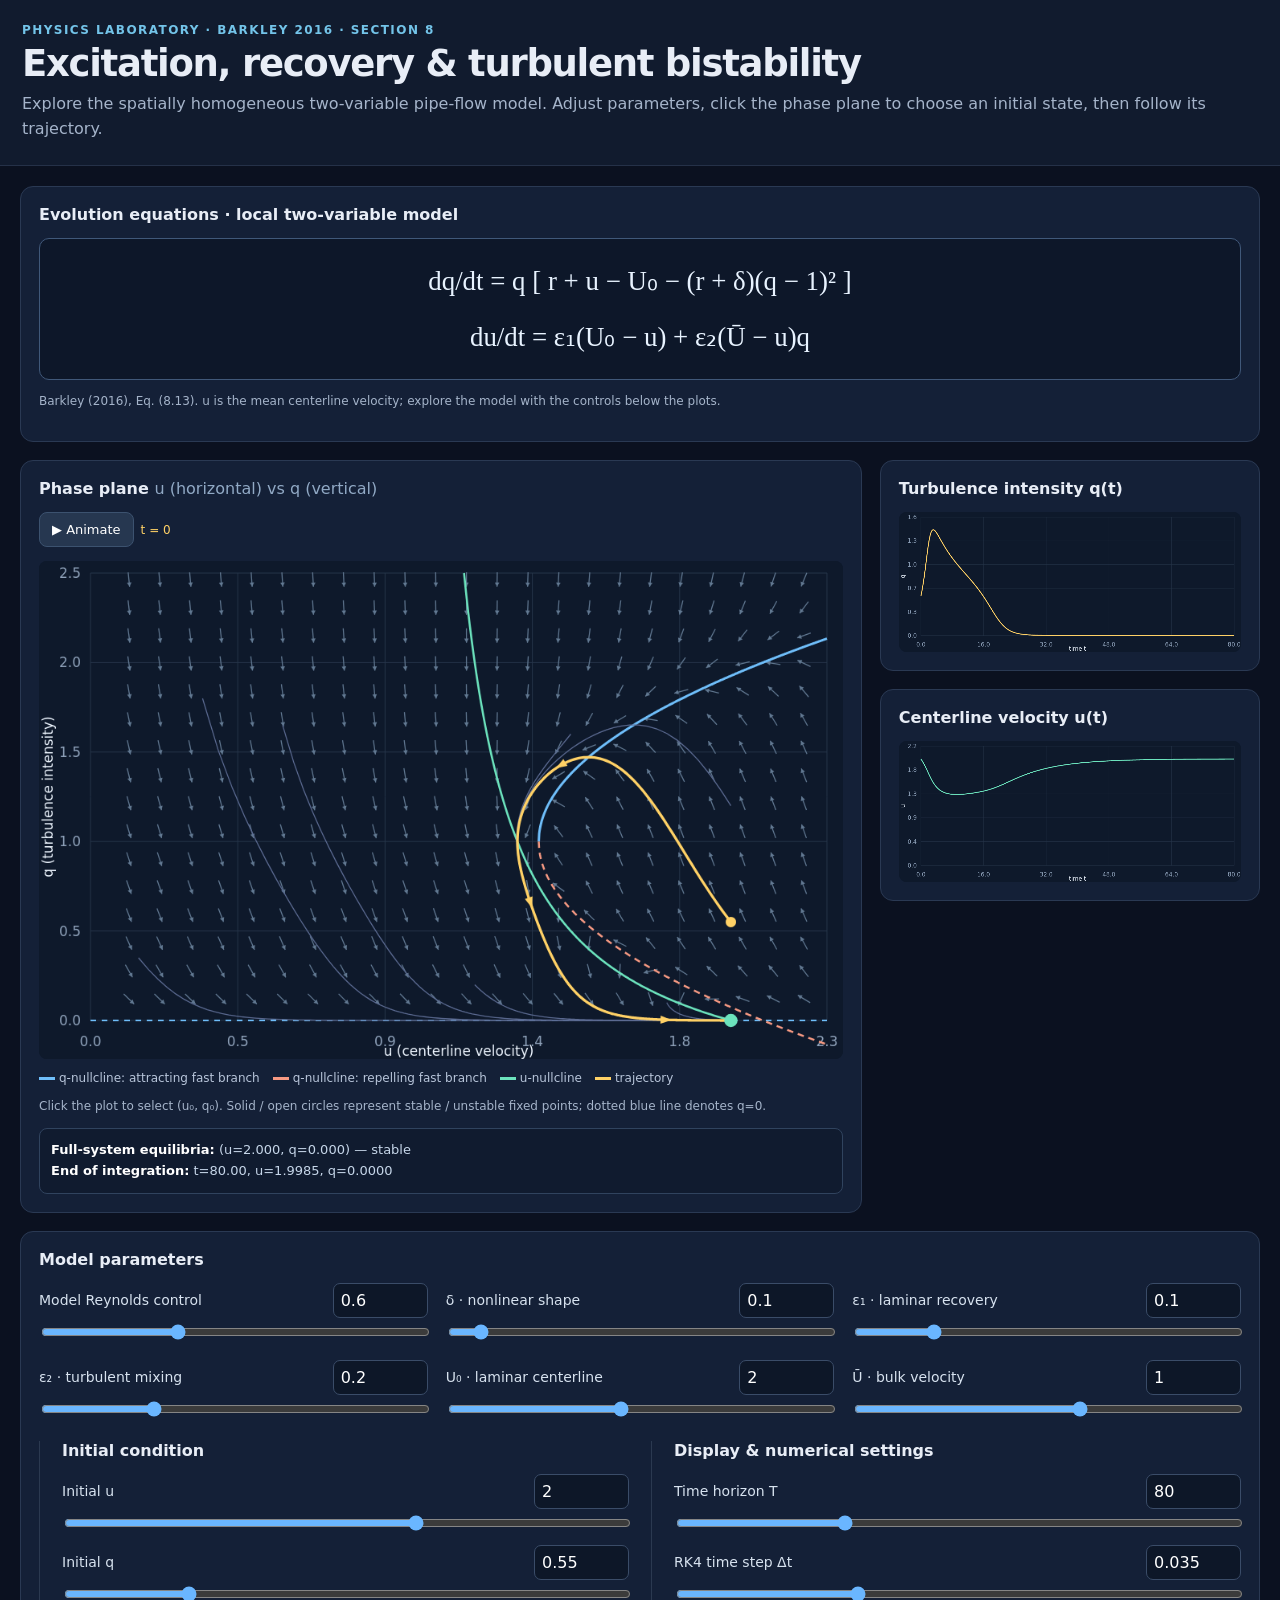
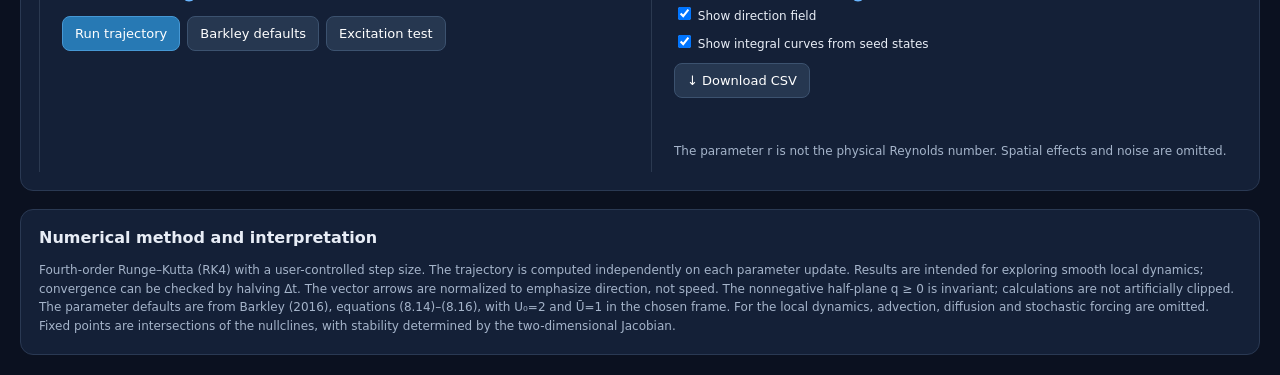
==== web/barkley/index.html @ 8f681072 "Reorder layout: parameters below visuals, additional controls next, numerical notes last" ====
<!doctype html>
<html lang="en"><head><meta charset="utf-8"><meta name="viewport" content="width=device-width, initial-scale=1">
<title>Barkley · Local phase plane laboratory</title>
<style>
:root{font-family:Inter,ui-sans-serif,system-ui,-apple-system,Segoe UI,sans-serif;color:#e8edf6;background:#0b1120}
*{box-sizing:border-box}body{margin:0}header{padding:23px max(22px,calc((100vw - 1450px)/2));border-bottom:1px solid #253148;background:#111b2e}
h1{margin:5px 0 7px;font-size:clamp(25px,3vw,37px);letter-spacing:-.035em}h2{font-size:16px;margin:0 0 14px}p{color:#a5b4ca;line-height:1.55}header p{margin:0}
.eyebrow{font-size:12px;color:#73c4e9;font-weight:750;letter-spacing:.12em;text-transform:uppercase}
main{max-width:1700px;margin:auto;padding:20px;display:flex;flex-direction:column;gap:18px}
.panel{background:#142037;border:1px solid #2a3953;border-radius:13px;padding:18px;min-width:0}
.controls{align-self:stretch}.controls .control-columns{display:grid;grid-template-columns:repeat(2,minmax(0,1fr));gap:22px}.controls .control-section:first-child{grid-column:1/-1}.controls #parameters{grid-template-columns:repeat(3,minmax(0,1fr));gap:18px}.controls .control-section{min-width:0}.controls .control-section+ .control-section{border-left:1px solid #2b3950;padding-left:22px}.params{display:grid;gap:12px}.parameter{display:grid;grid-template-columns:1fr 95px;gap:4px 12px;align-items:center}
.parameter label{font-size:14px;color:#d7e2ef}.parameter input[type=number]{width:100%;background:#0d1728;border:1px solid #3a4c68;border-radius:7px;padding:7px;color:white;font:inherit}
.parameter input[type=range]{grid-column:1/-1;width:100%;accent-color:#6ab6ff}
hr{border:0;border-top:1px solid #2b3950;margin:18px 0}
button{background:#2779b4;border:1px solid #4698d4;color:white;border-radius:8px;padding:9px 12px;font:inherit;font-size:13px;cursor:pointer}
button.secondary{background:#263750;border-color:#3c526f}button:hover{filter:brightness(1.15)}
.buttons{display:flex;flex-wrap:wrap;gap:7px}.plotcol{display:grid;gap:18px;align-content:start}.visual-row{display:grid;grid-template-columns:minmax(0,1.55fr) minmax(0,0.7fr);gap:18px;align-items:start;min-width:0}.visual-row>.panel,.visual-row>.timegrids{min-width:0}.visual-row .timegrids{gap:18px}
.plotbox{position:relative}.plotbox canvas{display:block;width:100%;height:auto;cursor:crosshair;touch-action:manipulation;background:#0e192b;border-radius:8px}
.leg{display:flex;gap:13px;flex-wrap:wrap;color:#b8c5da;font-size:12px;margin:12px 0 0}.swatch{display:inline-block;width:16px;height:3px;vertical-align:middle;margin-right:4px}
.timegrids{display:grid;grid-template-columns:minmax(0,1fr);gap:14px}.timegrids canvas{display:block;width:100%;height:auto;background:#0e192b;border-radius:8px}.model-equations{font-family:Cambria,Georgia,serif;font-size:clamp(18px,2.1vw,27px);line-height:2.1;color:#e8f3ff;background:#0d1729;border:1px solid #405879;border-radius:10px;padding:14px 24px;margin:8px 0;text-align:center}.model-equations .eq{display:block}.small{font-size:12px}.info{background:#101b2f;border:1px solid #30435e;border-radius:8px;padding:11px;color:#c6d6e9;font-size:13px;line-height:1.6}
.info strong{color:white}.message{color:#f4cd8e;font-size:12px;min-height:20px}
code{color:#95dbff}.equation{font-family:Cambria,Georgia,serif;font-size:14px;white-space:normal;color:#d8eaff;line-height:1.8}
@media(max-width:1050px){.visual-row{grid-template-columns:1fr}.controls #parameters{grid-template-columns:repeat(2,minmax(0,1fr))}.controls .control-columns{grid-template-columns:1fr 1fr}.controls .control-section+ .control-section{border-left:0;padding-left:0}}@media(max-width:680px){.controls #parameters{grid-template-columns:1fr}.controls .control-columns{grid-template-columns:1fr}.panel{padding:12px}main{padding:10px}.model-equations{padding:10px;font-size:18px;overflow-wrap:anywhere}}
</style></head><body>
<header><div class="eyebrow">Physics laboratory · Barkley 2016 · Section 8</div><h1>Excitation, recovery &amp; turbulent bistability</h1><p>Explore the spatially homogeneous two-variable pipe-flow model. Adjust parameters, click the phase plane to choose an initial state, then follow its trajectory.</p></header>
<main><section class="plotcol"><div class="panel"><h2>Evolution equations · local two-variable model</h2><div class="model-equations"><span class="eq">dq/dt = q [ r + u − U₀ − (r + δ)(q − 1)² ]</span><span class="eq">du/dt = ε₁(U₀ − u) + ε₂(Ū − u)q</span></div><p class="small">Barkley (2016), Eq. (8.13). u is the mean centerline velocity; explore the model with the controls below the plots.</p></div><div class="visual-row"><div class="panel"><h2>Phase plane <span style="color:#91a9c5;font-weight:400">u (horizontal) vs q (vertical)</span></h2><div class="buttons" style="margin:10px 0 14px"><button id="play" class="secondary">▶ Animate</button><span id="clock" aria-live="off" class="small" style="align-self:center;color:#ffd166">t = 0</span></div>
<div class="plotbox"><canvas id="phase" width="1000" height="620" aria-label="Phase plane of the Barkley ODE"></canvas></div><div class="leg"><span><i class="swatch" style="background:#6fbefa"></i>q-nullcline: attracting fast branch</span><span><i class="swatch" style="background:#f79a83"></i>q-nullcline: repelling fast branch</span><span><i class="swatch" style="background:#6ce3bd"></i>u-nullcline</span><span><i class="swatch" style="background:#ffd166"></i>trajectory</span></div><p class="small">Click the plot to select (u₀, q₀). Solid / open circles represent stable / unstable fixed points; dotted blue line denotes q=0.</p><div class="info" id="status"></div></div><div class="timegrids"><div class="panel"><h2>Turbulence intensity q(t)</h2><canvas id="qtime" width="1000" height="410"></canvas></div><div class="panel"><h2>Centerline velocity u(t)</h2><canvas id="utime" width="1000" height="410"></canvas></div></div></div></section><aside class="panel controls"><div class="control-columns"><div class="control-section"><h2>Model parameters</h2>
<div class="params" id="parameters"></div></div><div class="control-section"><h2>Initial condition</h2><div class="params" id="initials"></div>
<div class="buttons" style="margin-top:12px"><button id="run">Run trajectory</button><button id="reset" class="secondary">Barkley defaults</button><button id="kick" class="secondary">Excitation test</button></div>
</div><div class="control-section"><h2>Display &amp; numerical settings</h2>
<div class="params" id="numerics"></div>
<label class="small"><input type="checkbox" id="field" checked> Show direction field</label>
<label class="small" style="display:block;margin-top:8px"><input type="checkbox" id="stream" checked> Show integral curves from seed states</label>
<div class="buttons" style="margin-top:12px"><button id="export" class="secondary">↓ Download CSV</button></div>
<p class="message" id="message" aria-live="polite"></p>
<p class="small">The parameter r is not the physical Reynolds number. Spatial effects and noise are omitted.</p>
</div></div></aside><div class="panel"><h2>Numerical method and interpretation</h2><p class="small" style="margin:0">Fourth-order Runge–Kutta (RK4) with a user-controlled step size. The trajectory is computed independently on each parameter update. Results are intended for exploring smooth local dynamics; convergence can be checked by halving Δt. The vector arrows are normalized to emphasize direction, not speed. The nonnegative half-plane q ≥ 0 is invariant; calculations are not artificially clipped. The parameter defaults are from Barkley (2016), equations (8.14)–(8.16), with U₀=2 and Ū=1 in the chosen frame. For the local dynamics, advection, diffusion and stochastic forcing are omitted. Fixed points are intersections of the nullclines, with stability determined by the two-dimensional Jacobian.</p></div></main>
<script>
"use strict";
const definitions=[
["r","Model Reynolds control",.6,-.3,2.3,.01],
["delta","δ · nonlinear shape",.1,.02,1.2,.01],
["eps1","ε₁ · laminar recovery",.1,.005,.5,.005],
["eps2","ε₂ · turbulent mixing",.2,.005,.7,.005],
["U0","U₀ · laminar centerline",2,1.2,3,.05],
["Ub","Ū · bulk velocity",1,.3,1.5,.05]
],defaults=Object.fromEntries(definitions.map(x=>[x[0],x[2]]));
const p={...defaults},ic={u:2,q:.55},settings={T:80,dt:.035};
let result=[],fixed=[],playTime=null,frameHandle=null,animationStartedAt=null;
let cachedFrames={},plotBounds={},lastTick=0;
const $=id=>document.getElementById(id);
function addControl(target,key,label,min,max,step,obj){let div=document.createElement("div");div.className="parameter";div.innerHTML='<label for="n_'+key+'">'+label+'</label><input type="number" id="n_'+key+'" min="'+min+'" max="'+max+'" step="'+step+'" value="'+obj[key]+'"><input type="range" id="s_'+key+'" min="'+min+'" max="'+max+'" step="'+step+'" value="'+obj[key]+'">';$(target).appendChild(div);
function change(v){const n=Number(v);if(!Number.isFinite(n))return;obj[key]=n;$("n_"+key).value=n;$("s_"+key).value=Math.min(max,Math.max(min,n));compute()}$("n_"+key).addEventListener("change",e=>change(e.target.value));$("s_"+key).addEventListener("input",e=>change(e.target.value))}
for(const [k,label,val,min,max,step] of definitions)addControl("parameters",k,label,min,max,step,p);
addControl("initials","u","Initial u",0,3.2,.01,ic);addControl("initials","q","Initial q",0,2.6,.01,ic);
addControl("numerics","T","Time horizon T",10,250,1,settings);addControl("numerics","dt","RK4 time step Δt",.005,.1,.005,settings);
function f(q,u){return q*(p.r+u-p.U0-(p.r+p.delta)*(q-1)**2)}
function g(q,u){return p.eps1*(p.U0-u)+p.eps2*(p.Ub-u)*q}
function jac(q,u){return [[p.r+u-p.U0-(p.r+p.delta)*(q-1)**2-2*(p.r+p.delta)*q*(q-1),q],[p.eps2*(p.Ub-u),-p.eps1-p.eps2*q]]}
function eigenType(q,u){let J=jac(q,u),tr=J[0][0]+J[1][1],det=J[0][0]*J[1][1]-J[0][1]*J[1][0];return det<0?"saddle (unstable)":det>0&&tr<0?"stable":det>0&&tr>0?"unstable":"nonhyperbolic"}
function roots(){let roots=[{u:p.U0,q:0}];const h=q=>{let u=(p.eps1*p.U0+p.eps2*p.Ub*q)/(p.eps1+p.eps2*q);return p.r+u-p.U0-(p.r+p.delta)*(q-1)**2};
let lo=0,prev=h(lo);for(let i=1;i<=1400;i++){let hi=i*2.8/1400,v=h(hi);if(prev*v<0){let a=lo,b=hi;for(let k=0;k<55;k++){let m=(a+b)/2;if(h(a)*h(m)<=0)b=m;else a=m}let q=(a+b)/2;roots.push({q,u:(p.eps1*p.U0+p.eps2*p.Ub*q)/(p.eps1+p.eps2*q)})}lo=hi;prev=v}return roots.map(x=>({...x,type:eigenType(x.q,x.u)}))}
function rk4Step(u,q,h){let a=g(q,u),b=f(q,u),c=g(q+h*b/2,u+h*a/2),d=f(q+h*b/2,u+h*a/2),e=g(q+h*d/2,u+h*c/2),z=f(q+h*d/2,u+h*c/2),m=g(q+h*z,u+h*e),n=f(q+h*z,u+h*e);return [u+h*(a+2*c+2*e+m)/6,q+h*(b+2*d+2*z+n)/6]}
function integrate(u,q,T,dt){let n=Math.ceil(T/dt),h=T/n,arr=[{t:0,u,q}];for(let i=1;i<=n;i++){[u,q]=rk4Step(u,q,h);if(!Number.isFinite(u+q)||Math.abs(q)>100)return arr;arr.push({t:i*h,u,q})}return arr}
function setupCanvas(id){let c=$(id),ctx=c.getContext("2d");const W=c.width,H=c.height;ctx.clearRect(0,0,W,H);ctx.fillStyle="#0e192b";ctx.fillRect(0,0,W,H);return {ctx,W,H}}
const col={axis:"#8fa2ba",grid:"#27364b",blue:"#6fbefa",red:"#f79a83",green:"#6ce3bd",gold:"#ffd166",white:"#eef6ff"};
function line(ctx,pts,color,width=2,dashed=[]){if(pts.length<2)return;ctx.save();ctx.strokeStyle=color;ctx.lineWidth=width;ctx.setLineDash(dashed);ctx.beginPath();let opened=false;for(const [x,y] of pts){if(!Number.isFinite(x+y)){opened=false;continue}if(!opened){ctx.moveTo(x,y);opened=true}else ctx.lineTo(x,y)}ctx.stroke();ctx.restore()}
function axes(ctx,W,H,xmin,xmax,ymin,ymax,xlabel,ylabel){let L=64,R=20,T=15,B=48, sx=x=>L+(x-xmin)/(xmax-xmin)*(W-L-R),sy=y=>H-B-(y-ymin)/(ymax-ymin)*(H-T-B);
ctx.save();ctx.font="17px system-ui";ctx.textAlign="center";ctx.strokeStyle=col.grid;ctx.fillStyle=col.axis;for(let i=0;i<=5;i++){let xv=xmin+(xmax-xmin)*i/5,yv=ymin+(ymax-ymin)*i/5;ctx.beginPath();ctx.moveTo(sx(xv),T);ctx.lineTo(sx(xv),H-B);ctx.moveTo(L,sy(yv));ctx.lineTo(W-R,sy(yv));ctx.stroke();ctx.fillText(xv.toFixed(1),sx(xv),H-16);ctx.textAlign="right";ctx.fillText(yv.toFixed(1),L-12,sy(yv)+6);ctx.textAlign="center"}ctx.fillStyle=col.white;ctx.fillText(xlabel,(L+W-R)/2,H-4);ctx.save();ctx.translate(17,(T+H-B)/2);ctx.rotate(-Math.PI/2);ctx.fillText(ylabel,0,0);ctx.restore();ctx.restore();return {sx,sy,L,R,T,B}}
function phase(){const {ctx,W,H}=setupCanvas("phase");let maxu=Math.max(2.3,p.U0+.25),maxq=2.5,ax=axes(ctx,W,H,0,maxu,0,maxq,"u (centerline velocity)","q (turbulence intensity)");const {sx,sy}=ax;
if($("field").checked){for(let u=.12;u<maxu;u+=maxu/24)for(let q=.12;q<maxq;q+=maxq/16){let vx=g(q,u),vy=f(q,u),v=Math.hypot(vx/(maxu),vy/maxq);if(v<1e-9)continue;let x=sx(u),y=sy(q),dx=18*vx/maxu/v,dy=-18*vy/maxq/v;ctx.strokeStyle="#627992";ctx.fillStyle="#627992";ctx.lineWidth=1.3;ctx.beginPath();ctx.moveTo(x-dx*.5,y-dy*.5);ctx.lineTo(x+dx*.5,y+dy*.5);ctx.stroke();let angle=Math.atan2(dy,dx);ctx.beginPath();ctx.moveTo(x+dx*.5,y+dy*.5);ctx.lineTo(x+dx*.5-6*Math.cos(angle-.5),y+dy*.5-6*Math.sin(angle-.5));ctx.lineTo(x+dx*.5-6*Math.cos(angle+.5),y+dy*.5-6*Math.sin(angle+.5));ctx.closePath();ctx.fill()}}
const series=(f,a,b,n=700)=>Array.from({length:n+1},(_,i)=>{let x=a+(b-a)*i/n,y=f(x);return [sx(x),sy(y)]});
line(ctx,[[sx(0),sy(0)],[sx(maxu),sy(0)]],col.blue,2,[7,7]);
let fold=p.U0-p.r;let qp=x=>1+Math.sqrt(Math.max(0,(p.r+x-p.U0)/(p.r+p.delta))),qm=x=>1-Math.sqrt(Math.max(0,(p.r+x-p.U0)/(p.r+p.delta)));
if(p.r+p.delta>0&&fold<maxu){line(ctx,series(qp,Math.max(fold,0),maxu),col.blue,3);line(ctx,series(qm,Math.max(fold,0),maxu),col.red,2.5,[8,6])}
// Parametrize the u-nullcline by q, avoiding the pole at u = Ubar.
line(ctx,Array.from({length:701},(_,i)=>{let q=maxq*i/700;let u=(p.eps1*p.U0+p.eps2*p.Ub*q)/(p.eps1+p.eps2*q);return [sx(u),sy(q)]}),col.green,2.6);
if($("stream").checked){let seeds=[[.15,.35],[.6,1.65],[1.2,.2],[1.5,1.6],[2.0,1.2],[.35,1.8],[1.8,.1]];for(const [u,q] of seeds){let arr=integrate(u,q,settings.T,Math.max(settings.dt,.045));line(ctx,arr.filter((_,i)=>i%3===0).map(a=>[sx(a.u),sy(a.q)]),"#5c6b92",1.3)}}
line(ctx,result.filter((_,i)=>i%2===0).map(a=>[sx(a.u),sy(a.q)]),col.gold,3.3);
for(let t of [.05,.18,.38,.65]){let a=result[Math.floor(t*(result.length-1))],b=result[Math.min(result.length-1,Math.floor(t*(result.length-1))+6)];if(!a||!b||Math.hypot(b.u-a.u,b.q-a.q)<.002)continue;let x=sx(a.u),y=sy(a.q),ang=Math.atan2(sy(b.q)-y,sx(b.u)-x);ctx.save();ctx.translate(x,y);ctx.rotate(ang);ctx.fillStyle=col.gold;ctx.beginPath();ctx.moveTo(9,0);ctx.lineTo(-5,-5);ctx.lineTo(-5,5);ctx.fill();ctx.restore()}
for(let z of fixed){let x=sx(z.u),y=sy(z.q);ctx.beginPath();ctx.arc(x,y,7,0,2*Math.PI);ctx.fillStyle=z.type==="stable"?col.green:"#0e192b";ctx.fill();ctx.lineWidth=2.6;ctx.strokeStyle=col.green;ctx.stroke()}
ctx.beginPath();ctx.arc(sx(ic.u),sy(ic.q),6.5,0,2*Math.PI);ctx.fillStyle=col.gold;ctx.fill();
if(playTime!==null&&result.length){let idx=Math.min(result.length-1,Math.floor(playTime/settings.T*(result.length-1))),a=result[idx];ctx.beginPath();ctx.arc(sx(a.u),sy(a.q),10,0,2*Math.PI);ctx.fillStyle="#fff";ctx.fill();ctx.lineWidth=3;ctx.strokeStyle=col.gold;ctx.stroke()}
$("phase").onclick=e=>{let rect=e.target.getBoundingClientRect(),px=(e.clientX-rect.left)*W/rect.width,py=(e.clientY-rect.top)*H/rect.height;ic.u=Math.max(0,Math.min(maxu,(px-ax.L)/(W-ax.L-ax.R)*maxu));ic.q=Math.max(0,Math.min(maxq,(H-ax.B-py)/(H-ax.T-ax.B)*maxq));$("n_u").value=ic.u.toFixed(2);$("s_u").value=ic.u;$("n_q").value=ic.q.toFixed(2);$("s_q").value=ic.q;compute()}}
function timePlot(id,key,color){let {ctx,W,H}=setupCanvas(id);let values=result.map(a=>a[key]);let ymin=Math.min(0,...values),ymax=Math.max(...values, key==="u"?p.U0:0);if(ymax-ymin<.1)ymax=ymin+.1;let pad=.12*(ymax-ymin);let ax=axes(ctx,W,H,0,settings.T,Math.max(0,ymin-pad),ymax+pad,"time t",key);plotBounds[id]=ax;
line(ctx,result.map(a=>[ax.sx(a.t),ax.sy(a[key])]),color,2.8);
if(playTime!==null&&result.length){let k=Math.min(result.length-1,Math.floor(playTime/settings.T*(result.length-1)));ctx.fillStyle=col.white;ctx.beginPath();ctx.arc(ax.sx(result[k].t),ax.sy(result[k][key]),5,0,2*Math.PI);ctx.fill()}}
function redraw(){
  phase();timePlot("qtime","q",col.gold);timePlot("utime","u",col.green);
  for(const id of ["phase","qtime","utime"]){
    const c=$(id);cachedFrames[id]=c.getContext("2d").getImageData(0,0,c.width,c.height);
  }
}
function drawPlayback(){
  if(playTime===null||!result.length)return;
  for(const id of ["phase","qtime","utime"]){
    if(cachedFrames[id]) $(id).getContext("2d").putImageData(cachedFrames[id],0,0);
  }
  const k=Math.min(result.length-1,Math.floor((playTime/settings.T)*(result.length-1)));
  const a=result[k],ph=$("phase"),ctx=ph.getContext("2d"),W=ph.width,H=ph.height;
  const maxu=Math.max(2.3,p.U0+.25), maxq=2.5;
  const sx=u=>64+u/maxu*(W-84),sy=q=>H-48-q/maxq*(H-63);
  // Bright trace grows from the clicked initial state, accompanied by a moving marker.
  line(ctx,result.slice(0,k+1).filter((_,i)=>i%2===0).map(z=>[sx(z.u),sy(z.q)]),"#fff1a0",5);
  ctx.save();ctx.shadowColor="#fff4a3";ctx.shadowBlur=22;ctx.fillStyle="#ffffff";ctx.strokeStyle="#e8a432";ctx.lineWidth=5;
  ctx.beginPath();ctx.arc(sx(a.u),sy(a.q),12,0,2*Math.PI);ctx.fill();ctx.stroke();ctx.restore();
  for(const [id,key] of [["qtime","q"],["utime","u"]]){
    const c=$(id),cc=c.getContext("2d"),b=plotBounds[id];
    if(!b)continue;
    const x=b.sx(a.t),y=b.sy(a[key]);
    cc.save();cc.strokeStyle="#f5d47a";cc.lineWidth=2.5;cc.setLineDash([7,6]);
    cc.beginPath();cc.moveTo(x,b.T);cc.lineTo(x,c.height-b.B);cc.stroke();cc.setLineDash([]);
    cc.shadowColor="#fff3a3";cc.shadowBlur=12;cc.fillStyle="#ffffff";cc.beginPath();cc.arc(x,y,7,0,2*Math.PI);cc.fill();cc.restore();
  }
  $("clock").textContent="t = "+a.t.toFixed(2)+" / "+settings.T.toFixed(0);
}
function stopPlayback(){
  if(frameHandle!==null)cancelAnimationFrame(frameHandle);
  frameHandle=null;animationStartedAt=null;playTime=null;
  $("play").textContent="▶ Animate";
  $("clock").textContent="t = 0";
}
function compute(){stopPlayback();if(!(p.delta>0&&p.r+p.delta>0&&p.eps1>0&&p.eps2>0&&p.U0>p.Ub&&ic.q>=0&&settings.dt>0&&settings.T>0)){$("message").textContent="Require r+δ>0, δ>0, ε values>0, U₀>Ū, q₀≥0.";return}$("message").textContent="";fixed=roots();result=integrate(ic.u,ic.q,settings.T,settings.dt);let end=result[result.length-1];
$("status").innerHTML="<strong>Full-system equilibria:</strong> "+fixed.map(x=>"(u="+x.u.toFixed(3)+", q="+x.q.toFixed(3)+") — "+x.type).join("<br>")+"<br><strong>End of integration:</strong> t="+end.t.toFixed(2)+", u="+end.u.toFixed(4)+", q="+end.q.toFixed(4)+(result.length<settings.T/settings.dt*.99?"<br>Warning: integration exited bounds. Reduce Δt.":"");playTime=null;redraw()}
$("run").onclick=compute;$("field").onchange=redraw;$("stream").onchange=redraw;
$("reset").onclick=()=>{Object.assign(p,defaults);Object.assign(ic,{u:2,q:.55});Object.assign(settings,{T:80,dt:.035});for(let k of Object.keys({...p,...ic,...settings})){let val=({...p,...ic,...settings})[k];$("n_"+k).value=val;$("s_"+k).value=val}compute()};
$("kick").onclick=()=>{ic.u=p.U0;ic.q=.65;$("n_u").value=ic.u;$("s_u").value=ic.u;$("n_q").value=ic.q;$("s_q").value=ic.q;compute()};
$("play").onclick=()=>{
 if(frameHandle!==null){stopPlayback();redraw();return}
 if(!result.length)return;
 // Animate one complete excursion across 16 seconds. No expensive recomputations per frame.
 animationStartedAt=null;$("play").textContent="■ Stop";
 function tick(now){
   if(animationStartedAt===null)animationStartedAt=now;
   playTime=Math.min(settings.T,(now-animationStartedAt)/16000*settings.T);
   drawPlayback();
   if(playTime>=settings.T){frameHandle=null;$("play").textContent="↻ Replay";return}
   frameHandle=requestAnimationFrame(tick);
 }
 frameHandle=requestAnimationFrame(tick);
};
$("export").onclick=()=>{let csv="t,u,q\n"+result.map(a=>[a.t,a.u,a.q].map(v=>v.toPrecision(12)).join(",")).join("\n");let blob=new Blob([csv],{type:"text/csv"}),url=URL.createObjectURL(blob),a=document.createElement("a");a.href=url;a.download="barkley_local_r"+p.r+".csv";a.click();setTimeout(()=>URL.revokeObjectURL(url),300)};
compute();
</script></body></html>
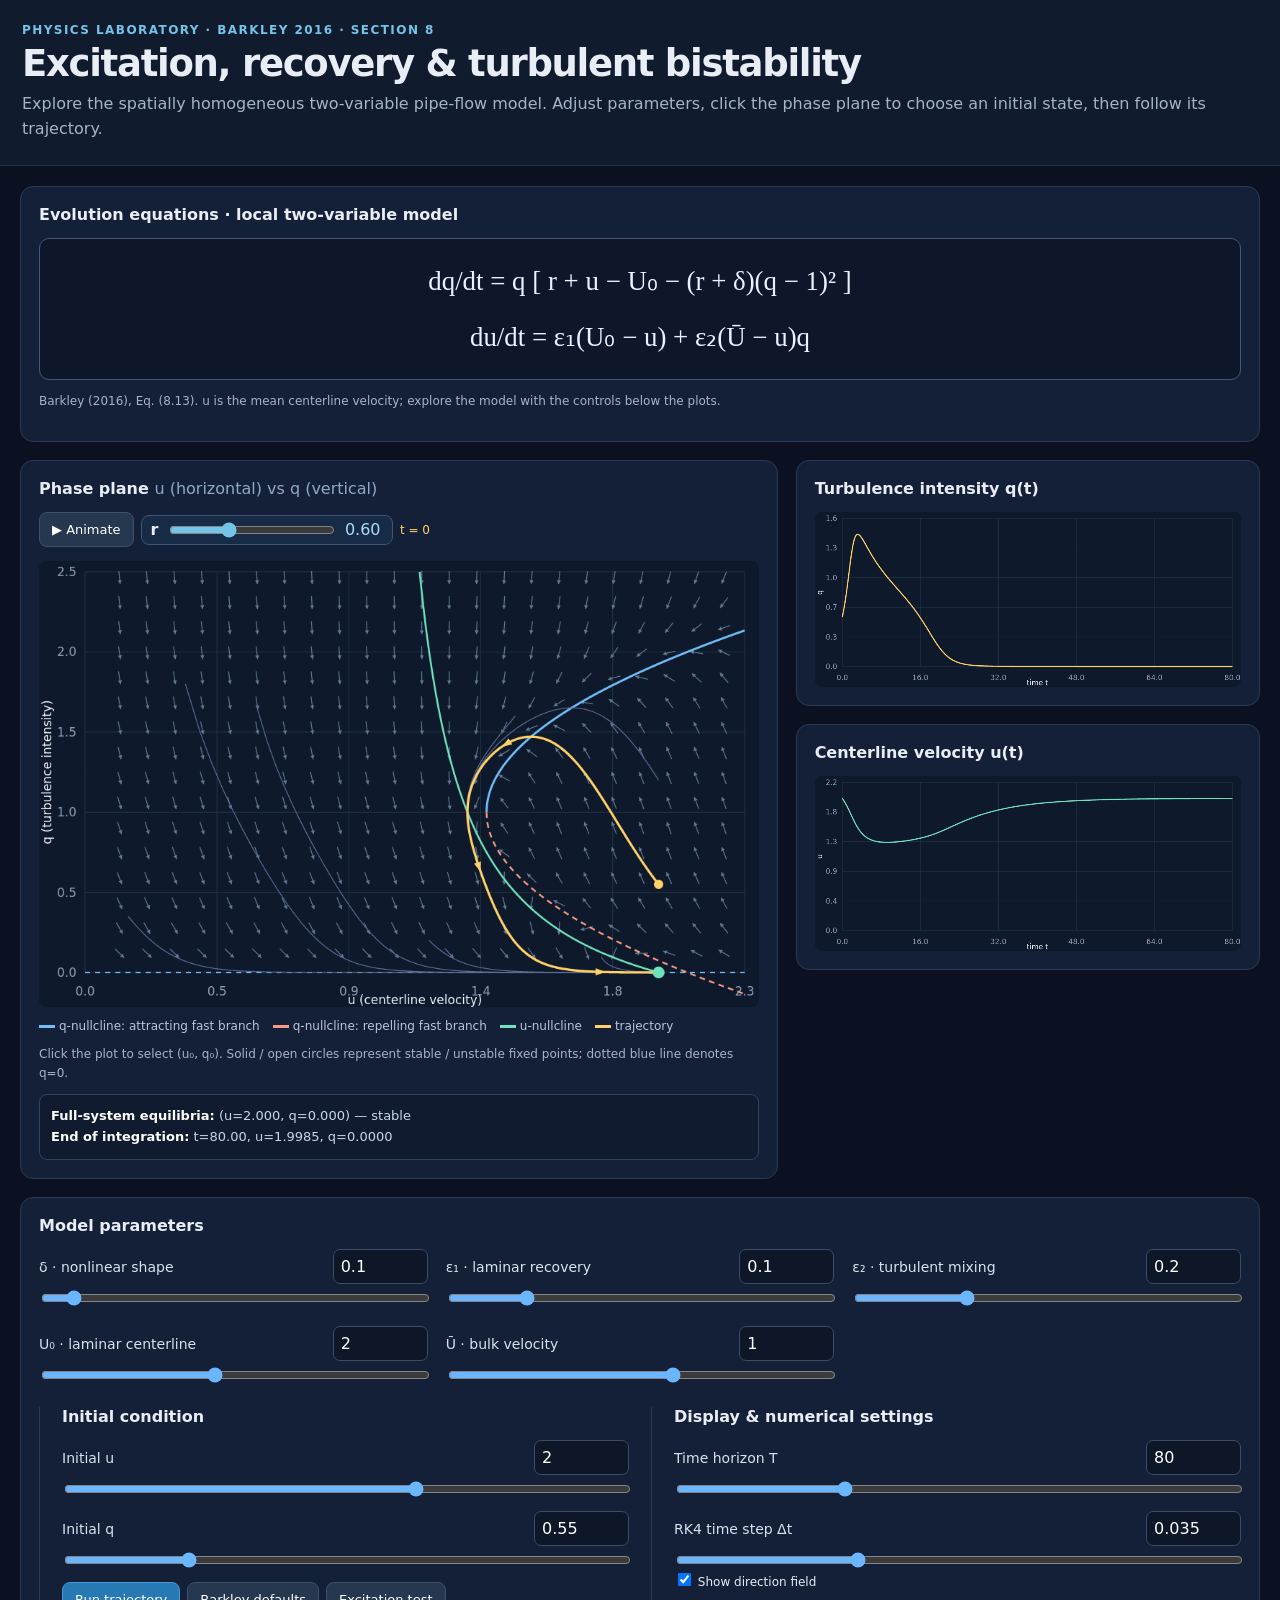
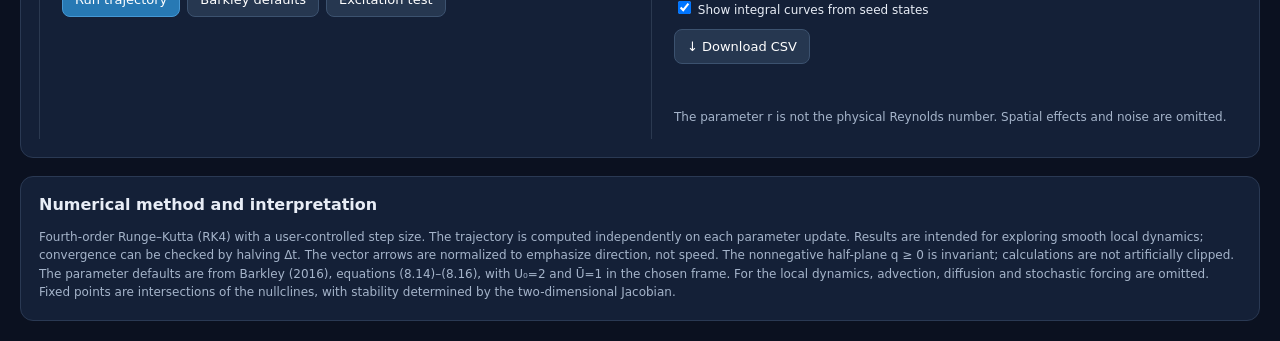
==== commit 2298a8f0: "Move r slider beside animate and rebalance phase/time plots" ====
--- a/web/barkley/index.html
+++ b/web/barkley/index.html
@@ -14,7 +14,7 @@
 hr{border:0;border-top:1px solid #2b3950;margin:18px 0}
 button{background:#2779b4;border:1px solid #4698d4;color:white;border-radius:8px;padding:9px 12px;font:inherit;font-size:13px;cursor:pointer}
 button.secondary{background:#263750;border-color:#3c526f}button:hover{filter:brightness(1.15)}
-.buttons{display:flex;flex-wrap:wrap;gap:7px}.plotcol{display:grid;gap:18px;align-content:start}.visual-row{display:grid;grid-template-columns:minmax(0,1.55fr) minmax(0,0.7fr);gap:18px;align-items:start;min-width:0}.visual-row>.panel,.visual-row>.timegrids{min-width:0}.visual-row .timegrids{gap:18px}
+.buttons{display:flex;flex-wrap:wrap;gap:7px;align-items:center}.r-shortcut{display:flex;gap:8px;align-items:center;background:#172b46;border:1px solid #3d5577;border-radius:8px;padding:4px 9px}.r-shortcut input{width:clamp(110px,13vw,210px);accent-color:#73c4e9}.r-shortcut label{font-weight:750}.r-shortcut output{min-width:38px;color:#a6ddff;font-variant-numeric:tabular-nums}.plotcol{display:grid;gap:18px;align-content:start}.visual-row{display:grid;grid-template-columns:minmax(0,1.395fr) minmax(0,0.855fr);gap:18px;align-items:start;min-width:0}.visual-row>.panel,.visual-row>.timegrids{min-width:0}.visual-row .timegrids{gap:18px}
 .plotbox{position:relative}.plotbox canvas{display:block;width:100%;height:auto;cursor:crosshair;touch-action:manipulation;background:#0e192b;border-radius:8px}
 .leg{display:flex;gap:13px;flex-wrap:wrap;color:#b8c5da;font-size:12px;margin:12px 0 0}.swatch{display:inline-block;width:16px;height:3px;vertical-align:middle;margin-right:4px}
 .timegrids{display:grid;grid-template-columns:minmax(0,1fr);gap:14px}.timegrids canvas{display:block;width:100%;height:auto;background:#0e192b;border-radius:8px}.model-equations{font-family:Cambria,Georgia,serif;font-size:clamp(18px,2.1vw,27px);line-height:2.1;color:#e8f3ff;background:#0d1729;border:1px solid #405879;border-radius:10px;padding:14px 24px;margin:8px 0;text-align:center}.model-equations .eq{display:block}.small{font-size:12px}.info{background:#101b2f;border:1px solid #30435e;border-radius:8px;padding:11px;color:#c6d6e9;font-size:13px;line-height:1.6}
@@ -23,7 +23,7 @@
 @media(max-width:1050px){.visual-row{grid-template-columns:1fr}.controls #parameters{grid-template-columns:repeat(2,minmax(0,1fr))}.controls .control-columns{grid-template-columns:1fr 1fr}.controls .control-section+ .control-section{border-left:0;padding-left:0}}@media(max-width:680px){.controls #parameters{grid-template-columns:1fr}.controls .control-columns{grid-template-columns:1fr}.panel{padding:12px}main{padding:10px}.model-equations{padding:10px;font-size:18px;overflow-wrap:anywhere}}
 </style></head><body>
 <header><div class="eyebrow">Physics laboratory · Barkley 2016 · Section 8</div><h1>Excitation, recovery &amp; turbulent bistability</h1><p>Explore the spatially homogeneous two-variable pipe-flow model. Adjust parameters, click the phase plane to choose an initial state, then follow its trajectory.</p></header>
-<main><section class="plotcol"><div class="panel"><h2>Evolution equations · local two-variable model</h2><div class="model-equations"><span class="eq">dq/dt = q [ r + u − U₀ − (r + δ)(q − 1)² ]</span><span class="eq">du/dt = ε₁(U₀ − u) + ε₂(Ū − u)q</span></div><p class="small">Barkley (2016), Eq. (8.13). u is the mean centerline velocity; explore the model with the controls below the plots.</p></div><div class="visual-row"><div class="panel"><h2>Phase plane <span style="color:#91a9c5;font-weight:400">u (horizontal) vs q (vertical)</span></h2><div class="buttons" style="margin:10px 0 14px"><button id="play" class="secondary">▶ Animate</button><span id="clock" aria-live="off" class="small" style="align-self:center;color:#ffd166">t = 0</span></div>
+<main><section class="plotcol"><div class="panel"><h2>Evolution equations · local two-variable model</h2><div class="model-equations"><span class="eq">dq/dt = q [ r + u − U₀ − (r + δ)(q − 1)² ]</span><span class="eq">du/dt = ε₁(U₀ − u) + ε₂(Ū − u)q</span></div><p class="small">Barkley (2016), Eq. (8.13). u is the mean centerline velocity; explore the model with the controls below the plots.</p></div><div class="visual-row"><div class="panel"><h2>Phase plane <span style="color:#91a9c5;font-weight:400">u (horizontal) vs q (vertical)</span></h2><div class="buttons" style="margin:10px 0 14px"><button id="play" class="secondary">▶ Animate</button><div class="r-shortcut"><label for="s_r">r</label><input type="range" id="s_r" min="-0.3" max="2.3" step="0.01" value="0.6"><output id="r_display">0.60</output></div><span id="clock" aria-live="off" class="small" style="align-self:center;color:#ffd166">t = 0</span></div>
 <div class="plotbox"><canvas id="phase" width="1000" height="620" aria-label="Phase plane of the Barkley ODE"></canvas></div><div class="leg"><span><i class="swatch" style="background:#6fbefa"></i>q-nullcline: attracting fast branch</span><span><i class="swatch" style="background:#f79a83"></i>q-nullcline: repelling fast branch</span><span><i class="swatch" style="background:#6ce3bd"></i>u-nullcline</span><span><i class="swatch" style="background:#ffd166"></i>trajectory</span></div><p class="small">Click the plot to select (u₀, q₀). Solid / open circles represent stable / unstable fixed points; dotted blue line denotes q=0.</p><div class="info" id="status"></div></div><div class="timegrids"><div class="panel"><h2>Turbulence intensity q(t)</h2><canvas id="qtime" width="1000" height="410"></canvas></div><div class="panel"><h2>Centerline velocity u(t)</h2><canvas id="utime" width="1000" height="410"></canvas></div></div></div></section><aside class="panel controls"><div class="control-columns"><div class="control-section"><h2>Model parameters</h2>
 <div class="params" id="parameters"></div></div><div class="control-section"><h2>Initial condition</h2><div class="params" id="initials"></div>
 <div class="buttons" style="margin-top:12px"><button id="run">Run trajectory</button><button id="reset" class="secondary">Barkley defaults</button><button id="kick" class="secondary">Excitation test</button></div>
@@ -38,13 +38,12 @@
 <script>
 "use strict";
 const definitions=[
-["r","Model Reynolds control",.6,-.3,2.3,.01],
 ["delta","δ · nonlinear shape",.1,.02,1.2,.01],
 ["eps1","ε₁ · laminar recovery",.1,.005,.5,.005],
 ["eps2","ε₂ · turbulent mixing",.2,.005,.7,.005],
 ["U0","U₀ · laminar centerline",2,1.2,3,.05],
 ["Ub","Ū · bulk velocity",1,.3,1.5,.05]
-],defaults=Object.fromEntries(definitions.map(x=>[x[0],x[2]]));
+],defaults={r:.6,...Object.fromEntries(definitions.map(x=>[x[0],x[2]]))};
 const p={...defaults},ic={u:2,q:.55},settings={T:80,dt:.035};
 let result=[],fixed=[],playTime=null,frameHandle=null,animationStartedAt=null;
 let cachedFrames={},plotBounds={},lastTick=0;
@@ -52,6 +51,7 @@
 function addControl(target,key,label,min,max,step,obj){let div=document.createElement("div");div.className="parameter";div.innerHTML='<label for="n_'+key+'">'+label+'</label><input type="number" id="n_'+key+'" min="'+min+'" max="'+max+'" step="'+step+'" value="'+obj[key]+'"><input type="range" id="s_'+key+'" min="'+min+'" max="'+max+'" step="'+step+'" value="'+obj[key]+'">';$(target).appendChild(div);
 function change(v){const n=Number(v);if(!Number.isFinite(n))return;obj[key]=n;$("n_"+key).value=n;$("s_"+key).value=Math.min(max,Math.max(min,n));compute()}$("n_"+key).addEventListener("change",e=>change(e.target.value));$("s_"+key).addEventListener("input",e=>change(e.target.value))}
 for(const [k,label,val,min,max,step] of definitions)addControl("parameters",k,label,min,max,step,p);
+$("s_r").addEventListener("input",e=>{p.r=Number(e.target.value);$("r_display").textContent=p.r.toFixed(2);compute()});
 addControl("initials","u","Initial u",0,3.2,.01,ic);addControl("initials","q","Initial q",0,2.6,.01,ic);
 addControl("numerics","T","Time horizon T",10,250,1,settings);addControl("numerics","dt","RK4 time step Δt",.005,.1,.005,settings);
 function f(q,u){return q*(p.r+u-p.U0-(p.r+p.delta)*(q-1)**2)}
@@ -123,7 +123,7 @@
 function compute(){stopPlayback();if(!(p.delta>0&&p.r+p.delta>0&&p.eps1>0&&p.eps2>0&&p.U0>p.Ub&&ic.q>=0&&settings.dt>0&&settings.T>0)){$("message").textContent="Require r+δ>0, δ>0, ε values>0, U₀>Ū, q₀≥0.";return}$("message").textContent="";fixed=roots();result=integrate(ic.u,ic.q,settings.T,settings.dt);let end=result[result.length-1];
 $("status").innerHTML="<strong>Full-system equilibria:</strong> "+fixed.map(x=>"(u="+x.u.toFixed(3)+", q="+x.q.toFixed(3)+") — "+x.type).join("<br>")+"<br><strong>End of integration:</strong> t="+end.t.toFixed(2)+", u="+end.u.toFixed(4)+", q="+end.q.toFixed(4)+(result.length<settings.T/settings.dt*.99?"<br>Warning: integration exited bounds. Reduce Δt.":"");playTime=null;redraw()}
 $("run").onclick=compute;$("field").onchange=redraw;$("stream").onchange=redraw;
-$("reset").onclick=()=>{Object.assign(p,defaults);Object.assign(ic,{u:2,q:.55});Object.assign(settings,{T:80,dt:.035});for(let k of Object.keys({...p,...ic,...settings})){let val=({...p,...ic,...settings})[k];$("n_"+k).value=val;$("s_"+k).value=val}compute()};
+$("reset").onclick=()=>{Object.assign(p,defaults);Object.assign(ic,{u:2,q:.55});Object.assign(settings,{T:80,dt:.035});for(let k of Object.keys({...p,...ic,...settings})){let val=({...p,...ic,...settings})[k];if($("n_"+k))$("n_"+k).value=val;$("s_"+k).value=val}$("r_display").textContent=p.r.toFixed(2);compute()};
 $("kick").onclick=()=>{ic.u=p.U0;ic.q=.65;$("n_u").value=ic.u;$("s_u").value=ic.u;$("n_q").value=ic.q;$("s_q").value=ic.q;compute()};
 $("play").onclick=()=>{
  if(frameHandle!==null){stopPlayback();redraw();return}
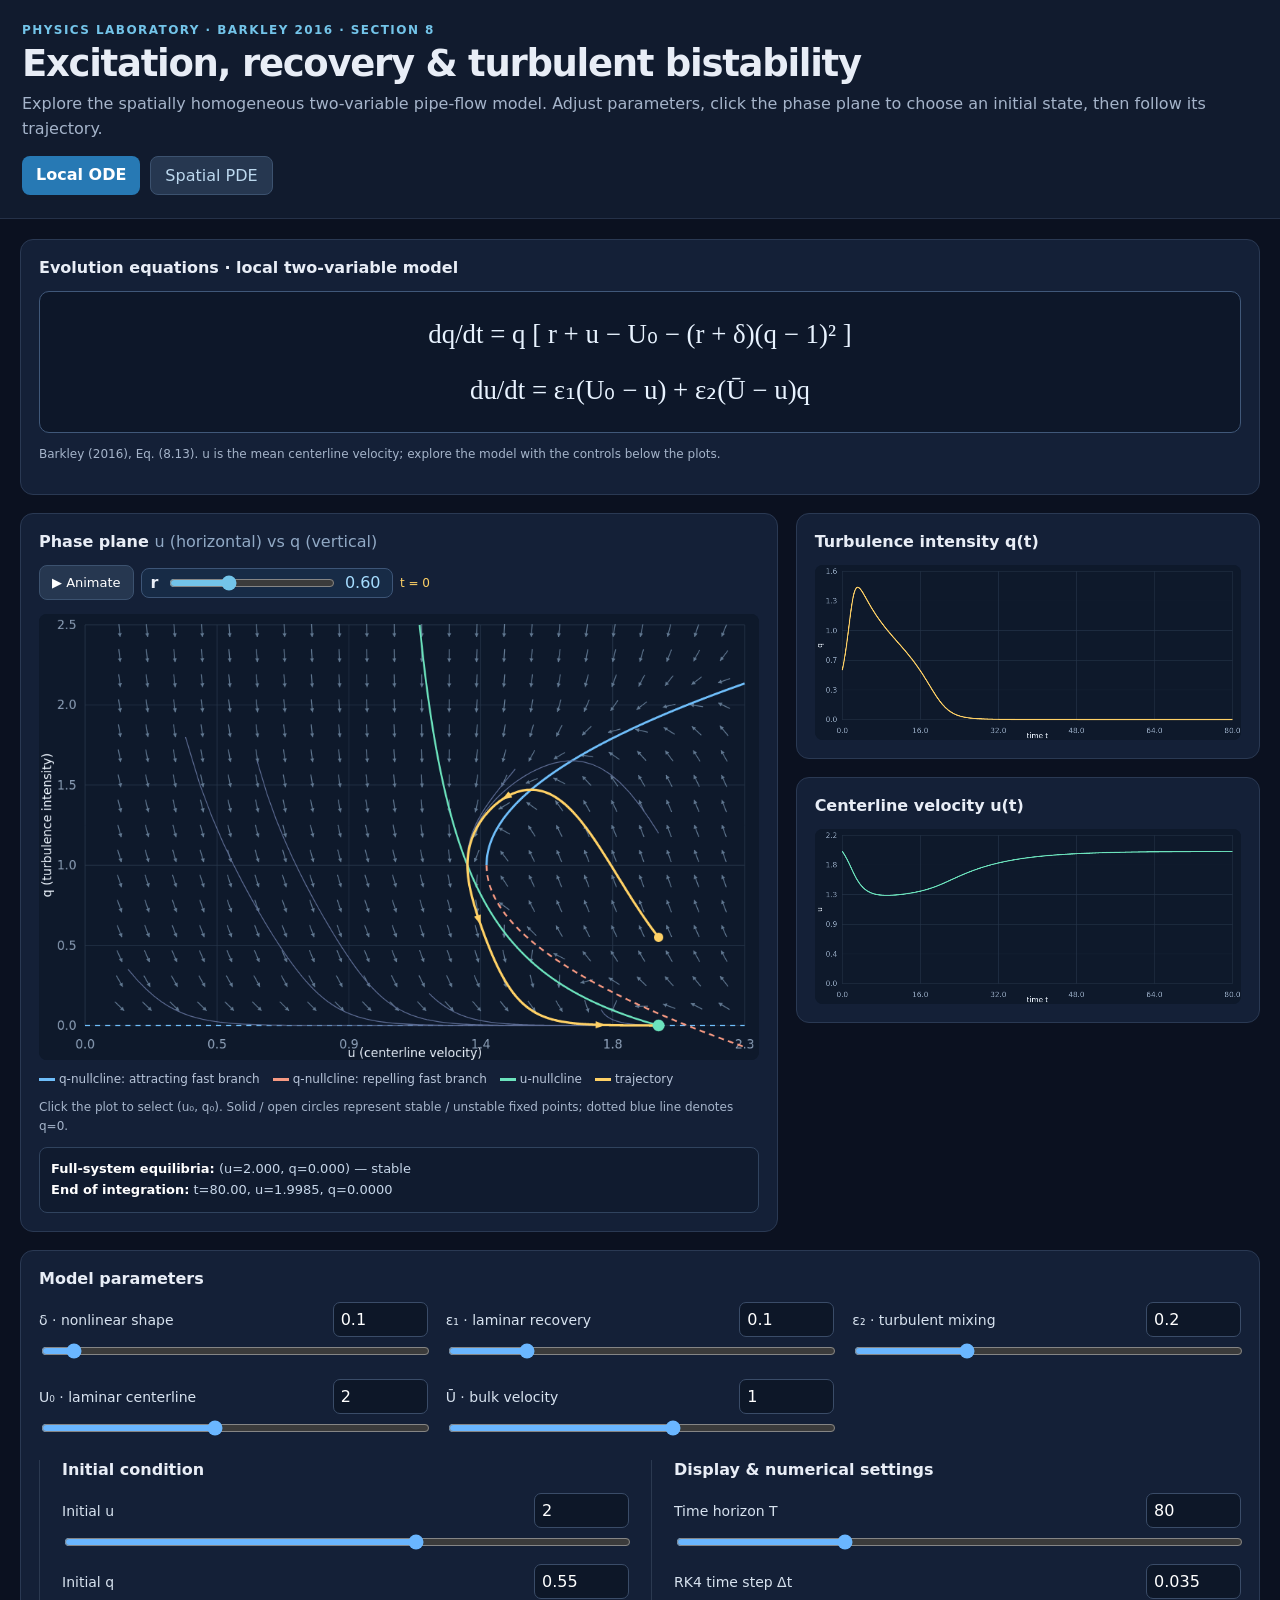
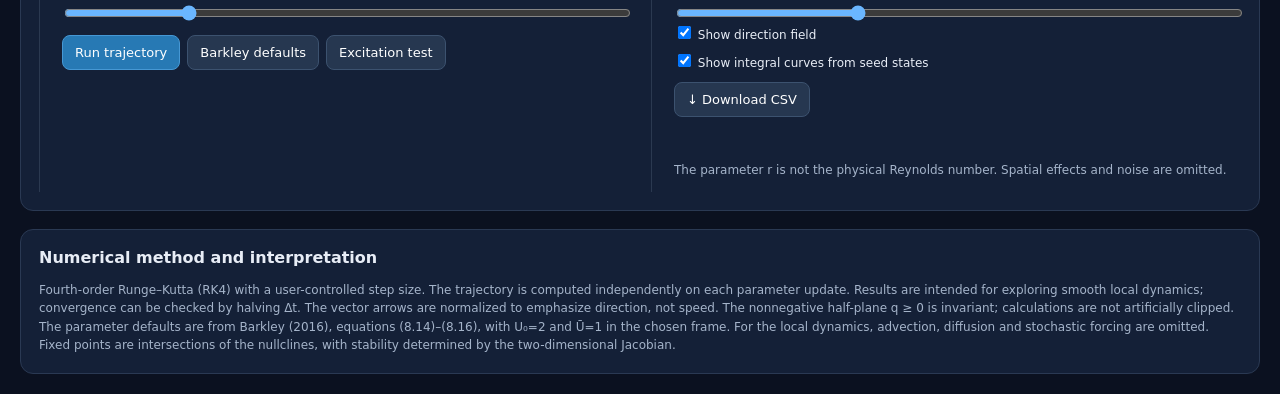
==== commit 05971a5b: "Add Local ODE and Spatial PDE navigation tabs" ====
--- a/web/barkley/index.html
+++ b/web/barkley/index.html
@@ -22,7 +22,7 @@
 code{color:#95dbff}.equation{font-family:Cambria,Georgia,serif;font-size:14px;white-space:normal;color:#d8eaff;line-height:1.8}
 @media(max-width:1050px){.visual-row{grid-template-columns:1fr}.controls #parameters{grid-template-columns:repeat(2,minmax(0,1fr))}.controls .control-columns{grid-template-columns:1fr 1fr}.controls .control-section+ .control-section{border-left:0;padding-left:0}}@media(max-width:680px){.controls #parameters{grid-template-columns:1fr}.controls .control-columns{grid-template-columns:1fr}.panel{padding:12px}main{padding:10px}.model-equations{padding:10px;font-size:18px;overflow-wrap:anywhere}}
 </style></head><body>
-<header><div class="eyebrow">Physics laboratory · Barkley 2016 · Section 8</div><h1>Excitation, recovery &amp; turbulent bistability</h1><p>Explore the spatially homogeneous two-variable pipe-flow model. Adjust parameters, click the phase plane to choose an initial state, then follow its trajectory.</p></header>
+<header><div class="eyebrow">Physics laboratory · Barkley 2016 · Section 8</div><h1>Excitation, recovery &amp; turbulent bistability</h1><p>Explore the spatially homogeneous two-variable pipe-flow model. Adjust parameters, click the phase plane to choose an initial state, then follow its trajectory.</p><nav style="display:flex;gap:10px;margin-top:14px"><a href="./" style="color:#ffffff;background:#2779b4;border-radius:8px;padding:9px 14px;text-decoration:none;font-weight:700">Local ODE</a><a href="./spatial/" style="color:#bcd8ee;background:#263750;border:1px solid #3c526f;border-radius:8px;padding:9px 14px;text-decoration:none">Spatial PDE</a></nav></header>
 <main><section class="plotcol"><div class="panel"><h2>Evolution equations · local two-variable model</h2><div class="model-equations"><span class="eq">dq/dt = q [ r + u − U₀ − (r + δ)(q − 1)² ]</span><span class="eq">du/dt = ε₁(U₀ − u) + ε₂(Ū − u)q</span></div><p class="small">Barkley (2016), Eq. (8.13). u is the mean centerline velocity; explore the model with the controls below the plots.</p></div><div class="visual-row"><div class="panel"><h2>Phase plane <span style="color:#91a9c5;font-weight:400">u (horizontal) vs q (vertical)</span></h2><div class="buttons" style="margin:10px 0 14px"><button id="play" class="secondary">▶ Animate</button><div class="r-shortcut"><label for="s_r">r</label><input type="range" id="s_r" min="-0.3" max="2.3" step="0.01" value="0.6"><output id="r_display">0.60</output></div><span id="clock" aria-live="off" class="small" style="align-self:center;color:#ffd166">t = 0</span></div>
 <div class="plotbox"><canvas id="phase" width="1000" height="620" aria-label="Phase plane of the Barkley ODE"></canvas></div><div class="leg"><span><i class="swatch" style="background:#6fbefa"></i>q-nullcline: attracting fast branch</span><span><i class="swatch" style="background:#f79a83"></i>q-nullcline: repelling fast branch</span><span><i class="swatch" style="background:#6ce3bd"></i>u-nullcline</span><span><i class="swatch" style="background:#ffd166"></i>trajectory</span></div><p class="small">Click the plot to select (u₀, q₀). Solid / open circles represent stable / unstable fixed points; dotted blue line denotes q=0.</p><div class="info" id="status"></div></div><div class="timegrids"><div class="panel"><h2>Turbulence intensity q(t)</h2><canvas id="qtime" width="1000" height="410"></canvas></div><div class="panel"><h2>Centerline velocity u(t)</h2><canvas id="utime" width="1000" height="410"></canvas></div></div></div></section><aside class="panel controls"><div class="control-columns"><div class="control-section"><h2>Model parameters</h2>
 <div class="params" id="parameters"></div></div><div class="control-section"><h2>Initial condition</h2><div class="params" id="initials"></div>
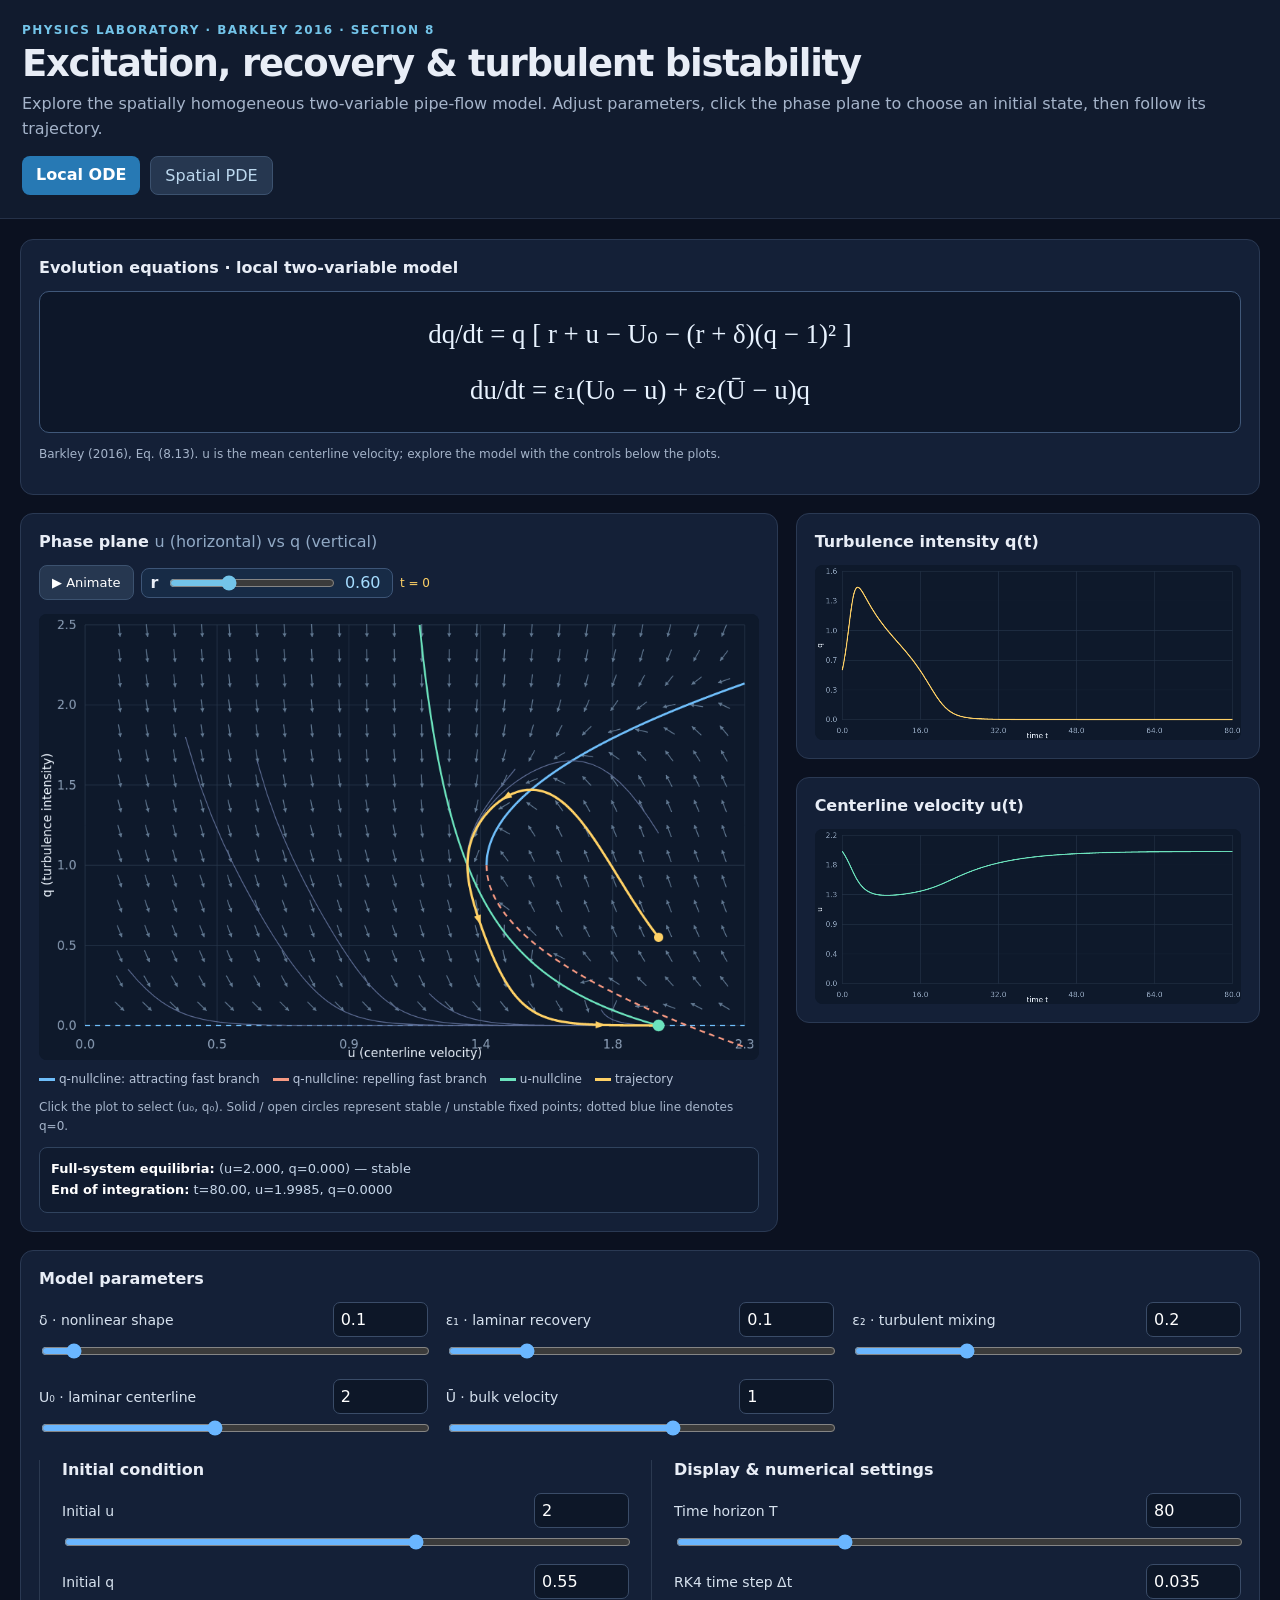
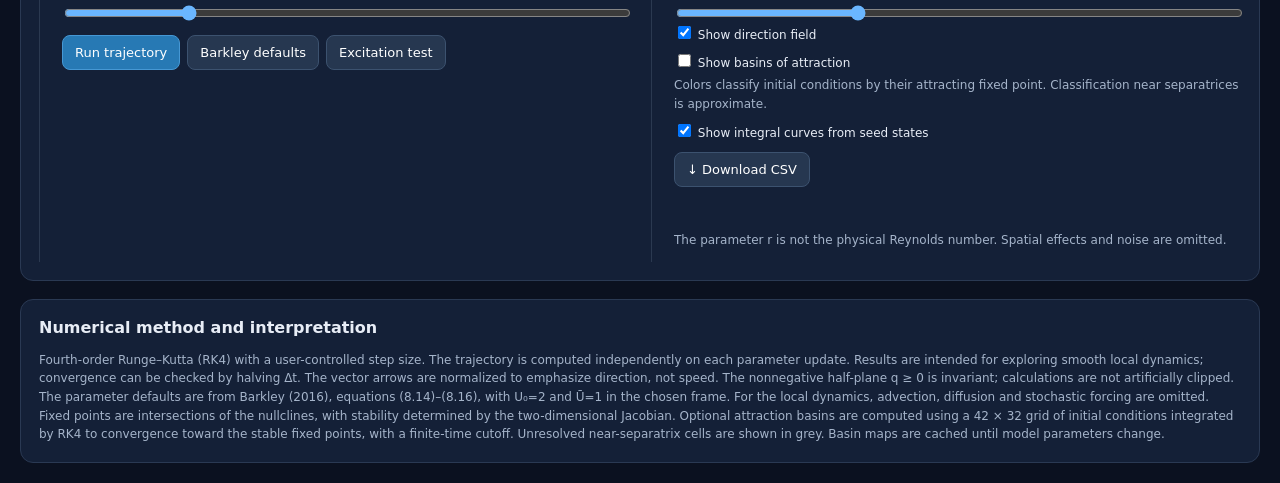
==== commit 0543eef0: "Add optional numerical basins of attraction to Barkley ODE phase portrait" ====
--- a/web/barkley/index.html
+++ b/web/barkley/index.html
@@ -30,11 +30,13 @@
 </div><div class="control-section"><h2>Display &amp; numerical settings</h2>
 <div class="params" id="numerics"></div>
 <label class="small"><input type="checkbox" id="field" checked> Show direction field</label>
+<label class="small" style="display:block;margin-top:8px"><input type="checkbox" id="basins"> Show basins of attraction</label>
+<p class="small" id="basin-help" style="margin:6px 0 0">Colors classify initial conditions by their attracting fixed point. Classification near separatrices is approximate.</p>
 <label class="small" style="display:block;margin-top:8px"><input type="checkbox" id="stream" checked> Show integral curves from seed states</label>
 <div class="buttons" style="margin-top:12px"><button id="export" class="secondary">↓ Download CSV</button></div>
 <p class="message" id="message" aria-live="polite"></p>
 <p class="small">The parameter r is not the physical Reynolds number. Spatial effects and noise are omitted.</p>
-</div></div></aside><div class="panel"><h2>Numerical method and interpretation</h2><p class="small" style="margin:0">Fourth-order Runge–Kutta (RK4) with a user-controlled step size. The trajectory is computed independently on each parameter update. Results are intended for exploring smooth local dynamics; convergence can be checked by halving Δt. The vector arrows are normalized to emphasize direction, not speed. The nonnegative half-plane q ≥ 0 is invariant; calculations are not artificially clipped. The parameter defaults are from Barkley (2016), equations (8.14)–(8.16), with U₀=2 and Ū=1 in the chosen frame. For the local dynamics, advection, diffusion and stochastic forcing are omitted. Fixed points are intersections of the nullclines, with stability determined by the two-dimensional Jacobian.</p></div></main>
+</div></div></aside><div class="panel"><h2>Numerical method and interpretation</h2><p class="small" style="margin:0">Fourth-order Runge–Kutta (RK4) with a user-controlled step size. The trajectory is computed independently on each parameter update. Results are intended for exploring smooth local dynamics; convergence can be checked by halving Δt. The vector arrows are normalized to emphasize direction, not speed. The nonnegative half-plane q ≥ 0 is invariant; calculations are not artificially clipped. The parameter defaults are from Barkley (2016), equations (8.14)–(8.16), with U₀=2 and Ū=1 in the chosen frame. For the local dynamics, advection, diffusion and stochastic forcing are omitted. Fixed points are intersections of the nullclines, with stability determined by the two-dimensional Jacobian. Optional attraction basins are computed using a 42 × 32 grid of initial conditions integrated by RK4 to convergence toward the stable fixed points, with a finite-time cutoff. Unresolved near-separatrix cells are shown in grey. Basin maps are cached until model parameters change.</p></div></main>
 <script>
 "use strict";
 const definitions=[
@@ -45,7 +47,7 @@
 ["Ub","Ū · bulk velocity",1,.3,1.5,.05]
 ],defaults={r:.6,...Object.fromEntries(definitions.map(x=>[x[0],x[2]]))};
 const p={...defaults},ic={u:2,q:.55},settings={T:80,dt:.035};
-let result=[],fixed=[],playTime=null,frameHandle=null,animationStartedAt=null;
+let result=[],fixed=[],playTime=null,frameHandle=null,animationStartedAt=null,basinCacheKey="",basinTiles=[];
 let cachedFrames={},plotBounds={},lastTick=0;
 const $=id=>document.getElementById(id);
 function addControl(target,key,label,min,max,step,obj){let div=document.createElement("div");div.className="parameter";div.innerHTML='<label for="n_'+key+'">'+label+'</label><input type="number" id="n_'+key+'" min="'+min+'" max="'+max+'" step="'+step+'" value="'+obj[key]+'"><input type="range" id="s_'+key+'" min="'+min+'" max="'+max+'" step="'+step+'" value="'+obj[key]+'">';$(target).appendChild(div);
@@ -67,7 +69,48 @@
 function line(ctx,pts,color,width=2,dashed=[]){if(pts.length<2)return;ctx.save();ctx.strokeStyle=color;ctx.lineWidth=width;ctx.setLineDash(dashed);ctx.beginPath();let opened=false;for(const [x,y] of pts){if(!Number.isFinite(x+y)){opened=false;continue}if(!opened){ctx.moveTo(x,y);opened=true}else ctx.lineTo(x,y)}ctx.stroke();ctx.restore()}
 function axes(ctx,W,H,xmin,xmax,ymin,ymax,xlabel,ylabel){let L=64,R=20,T=15,B=48, sx=x=>L+(x-xmin)/(xmax-xmin)*(W-L-R),sy=y=>H-B-(y-ymin)/(ymax-ymin)*(H-T-B);
 ctx.save();ctx.font="17px system-ui";ctx.textAlign="center";ctx.strokeStyle=col.grid;ctx.fillStyle=col.axis;for(let i=0;i<=5;i++){let xv=xmin+(xmax-xmin)*i/5,yv=ymin+(ymax-ymin)*i/5;ctx.beginPath();ctx.moveTo(sx(xv),T);ctx.lineTo(sx(xv),H-B);ctx.moveTo(L,sy(yv));ctx.lineTo(W-R,sy(yv));ctx.stroke();ctx.fillText(xv.toFixed(1),sx(xv),H-16);ctx.textAlign="right";ctx.fillText(yv.toFixed(1),L-12,sy(yv)+6);ctx.textAlign="center"}ctx.fillStyle=col.white;ctx.fillText(xlabel,(L+W-R)/2,H-4);ctx.save();ctx.translate(17,(T+H-B)/2);ctx.rotate(-Math.PI/2);ctx.fillText(ylabel,0,0);ctx.restore();ctx.restore();return {sx,sy,L,R,T,B}}
+function classifyBasin(u,q,attractors){
+  const step=.16,steps=1900;
+  for(let k=0;k<steps;k++){
+    for(let j=0;j<attractors.length;j++){
+      const z=attractors[j];
+      if(Math.hypot(u-z.u,q-z.q)<.045)return j;
+    }
+    [u,q]=rk4Step(u,q,step);
+    if(!Number.isFinite(u+q)||Math.abs(q)>20||Math.abs(u)>20)return -1;
+  }
+  // A finite-time unresolved point is left unclassified rather than assigned to a wrong basin.
+  return -1;
+}
+function computeBasins(maxu,maxq){
+  const key=JSON.stringify([p.r,p.delta,p.eps1,p.eps2,p.U0,p.Ub,maxu,maxq]);
+  if(key===basinCacheKey)return;
+  basinCacheKey=key;basinTiles=[];
+  const stable=fixed.filter(z=>z.type==="stable");
+  const nx=42,ny=32;
+  for(let j=0;j<ny;j++)for(let i=0;i<nx;i++){
+    const u=(i+.5)*maxu/nx,q=(j+.5)*maxq/ny;
+    basinTiles.push({i,j,basin:classifyBasin(u,q,stable)});
+  }
+}
 function phase(){const {ctx,W,H}=setupCanvas("phase");let maxu=Math.max(2.3,p.U0+.25),maxq=2.5,ax=axes(ctx,W,H,0,maxu,0,maxq,"u (centerline velocity)","q (turbulence intensity)");const {sx,sy}=ax;
+if($("basins").checked){
+  computeBasins(maxu,maxq);
+  const stable=fixed.filter(z=>z.type==="stable"),nx=42,ny=32;
+  const colors=["#4b88df","#ec9851","#bd83e0","#6cd0ad"];
+  ctx.save();
+  for(const tile of basinTiles){
+    const x0=sx(tile.i*maxu/nx),x1=sx((tile.i+1)*maxu/nx);
+    const y0=sy((tile.j+1)*maxq/ny),y1=sy(tile.j*maxq/ny);
+    ctx.fillStyle=tile.basin<0?"rgba(165,170,181,.14)":colors[tile.basin%colors.length];
+    ctx.globalAlpha=tile.basin<0?1:.25;
+    ctx.fillRect(x0,y0,x1-x0+.7,y1-y0+.7);
+  }
+  ctx.restore();
+  $("basin-help").textContent=stable.map((z,i)=>(["Blue","Orange","Purple","Teal"][i%4]+" basin → (u="+z.u.toFixed(2)+", q="+z.q.toFixed(2)+")")).join(" · ")+". Grey = unresolved at finite integration time.";
+}else{
+  $("basin-help").textContent="Colors classify initial conditions by their attracting fixed point. Classification near separatrices is approximate.";
+}
 if($("field").checked){for(let u=.12;u<maxu;u+=maxu/24)for(let q=.12;q<maxq;q+=maxq/16){let vx=g(q,u),vy=f(q,u),v=Math.hypot(vx/(maxu),vy/maxq);if(v<1e-9)continue;let x=sx(u),y=sy(q),dx=18*vx/maxu/v,dy=-18*vy/maxq/v;ctx.strokeStyle="#627992";ctx.fillStyle="#627992";ctx.lineWidth=1.3;ctx.beginPath();ctx.moveTo(x-dx*.5,y-dy*.5);ctx.lineTo(x+dx*.5,y+dy*.5);ctx.stroke();let angle=Math.atan2(dy,dx);ctx.beginPath();ctx.moveTo(x+dx*.5,y+dy*.5);ctx.lineTo(x+dx*.5-6*Math.cos(angle-.5),y+dy*.5-6*Math.sin(angle-.5));ctx.lineTo(x+dx*.5-6*Math.cos(angle+.5),y+dy*.5-6*Math.sin(angle+.5));ctx.closePath();ctx.fill()}}
 const series=(f,a,b,n=700)=>Array.from({length:n+1},(_,i)=>{let x=a+(b-a)*i/n,y=f(x);return [sx(x),sy(y)]});
 line(ctx,[[sx(0),sy(0)],[sx(maxu),sy(0)]],col.blue,2,[7,7]);
@@ -122,7 +165,7 @@
 }
 function compute(){stopPlayback();if(!(p.delta>0&&p.r+p.delta>0&&p.eps1>0&&p.eps2>0&&p.U0>p.Ub&&ic.q>=0&&settings.dt>0&&settings.T>0)){$("message").textContent="Require r+δ>0, δ>0, ε values>0, U₀>Ū, q₀≥0.";return}$("message").textContent="";fixed=roots();result=integrate(ic.u,ic.q,settings.T,settings.dt);let end=result[result.length-1];
 $("status").innerHTML="<strong>Full-system equilibria:</strong> "+fixed.map(x=>"(u="+x.u.toFixed(3)+", q="+x.q.toFixed(3)+") — "+x.type).join("<br>")+"<br><strong>End of integration:</strong> t="+end.t.toFixed(2)+", u="+end.u.toFixed(4)+", q="+end.q.toFixed(4)+(result.length<settings.T/settings.dt*.99?"<br>Warning: integration exited bounds. Reduce Δt.":"");playTime=null;redraw()}
-$("run").onclick=compute;$("field").onchange=redraw;$("stream").onchange=redraw;
+$("run").onclick=compute;$("field").onchange=redraw;$("stream").onchange=redraw;$("basins").onchange=()=>{redraw();};
 $("reset").onclick=()=>{Object.assign(p,defaults);Object.assign(ic,{u:2,q:.55});Object.assign(settings,{T:80,dt:.035});for(let k of Object.keys({...p,...ic,...settings})){let val=({...p,...ic,...settings})[k];if($("n_"+k))$("n_"+k).value=val;$("s_"+k).value=val}$("r_display").textContent=p.r.toFixed(2);compute()};
 $("kick").onclick=()=>{ic.u=p.U0;ic.q=.65;$("n_u").value=ic.u;$("s_u").value=ic.u;$("n_q").value=ic.q;$("s_q").value=ic.q;compute()};
 $("play").onclick=()=>{
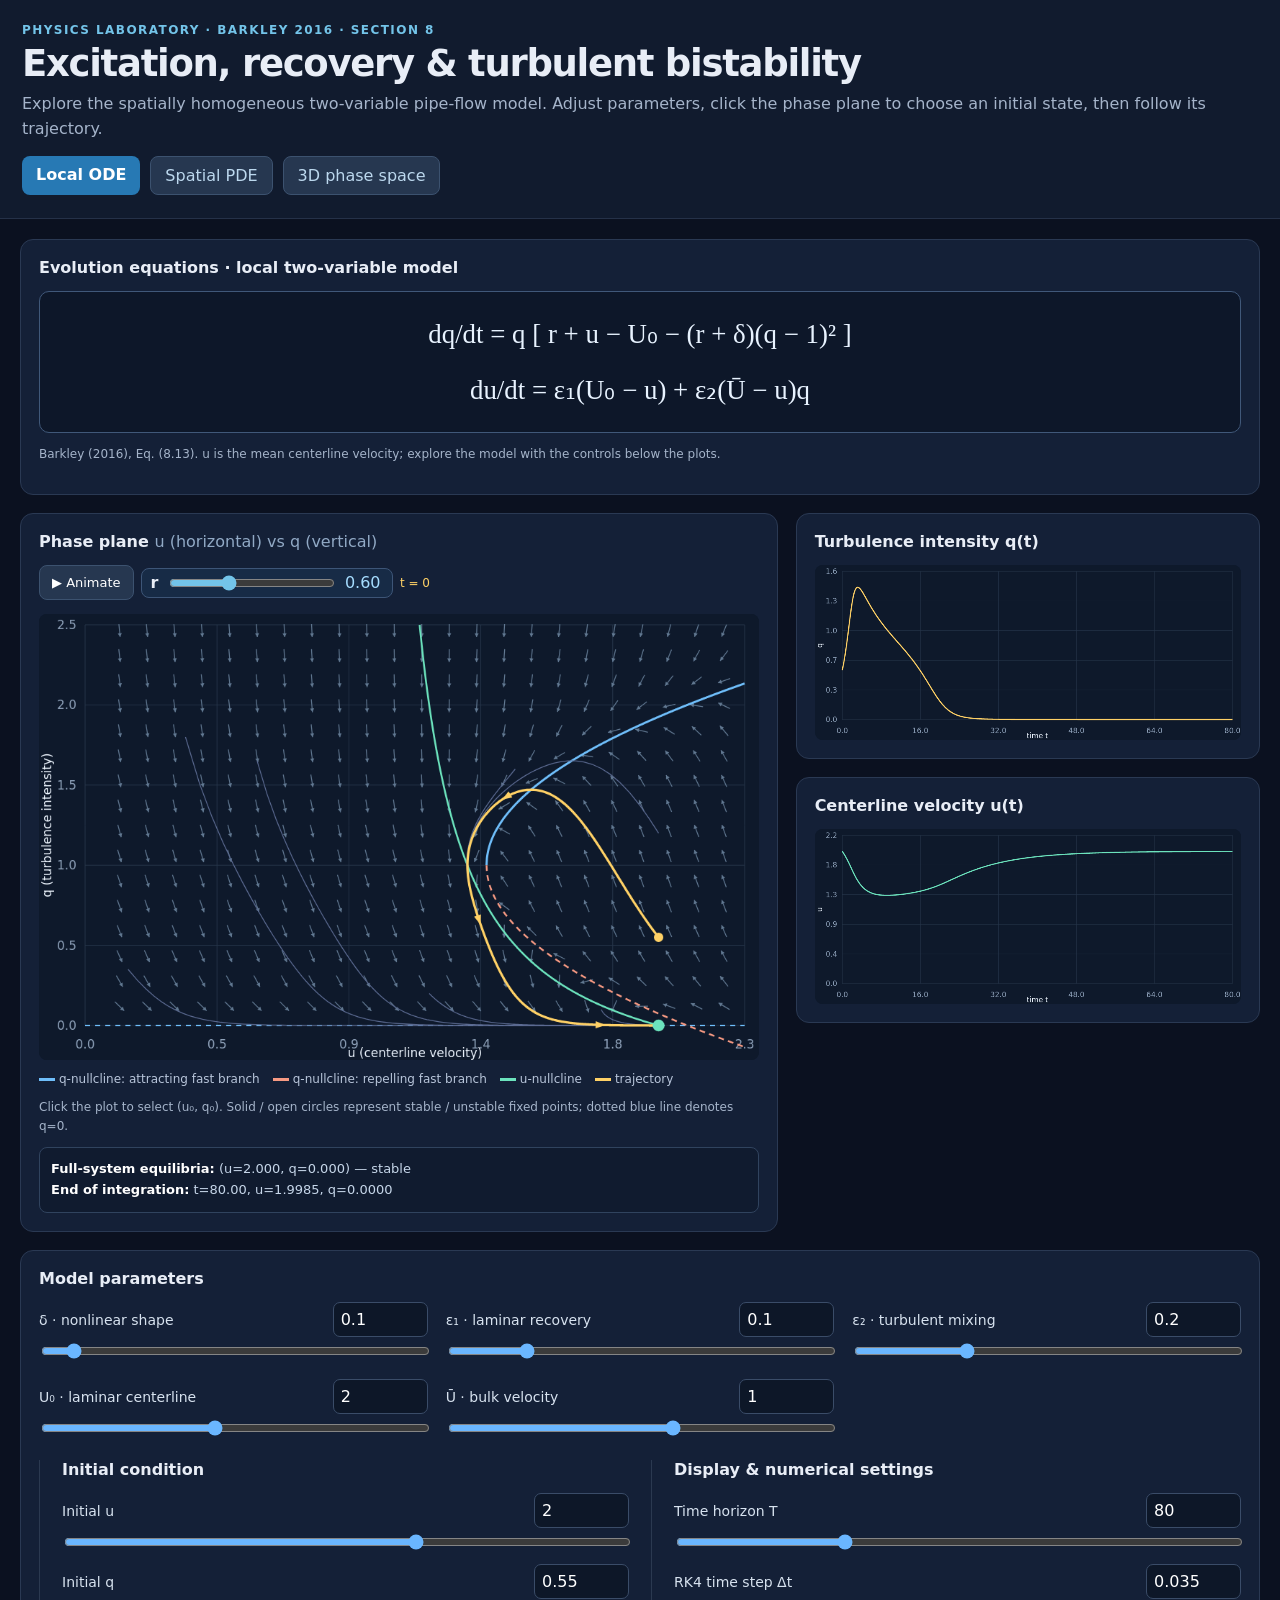
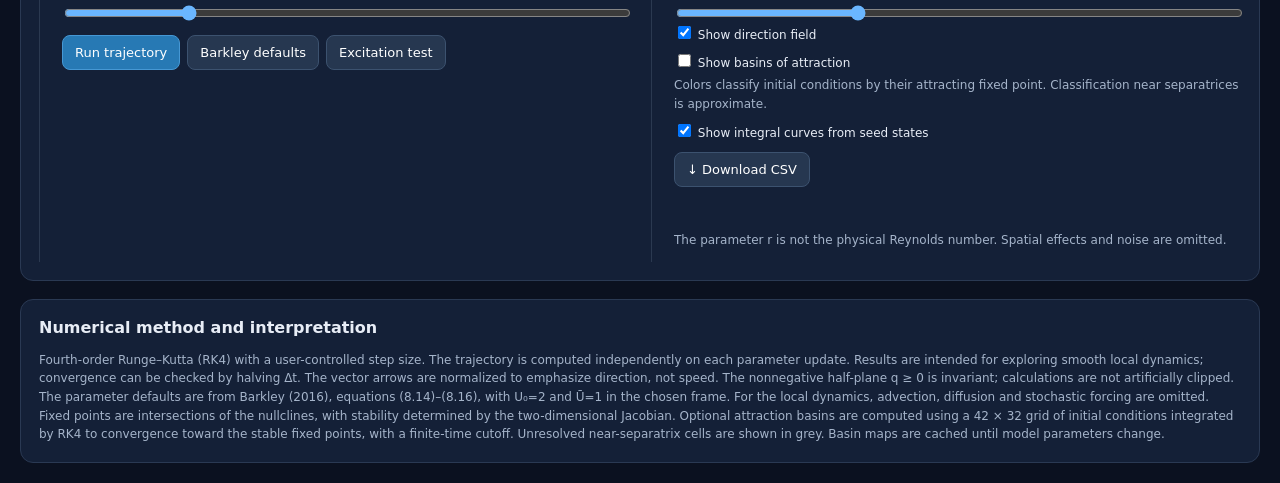
==== commit 7f5aa0b1: "Link Barkley 3D phase-space tab in navigation" ====
--- a/web/barkley/index.html
+++ b/web/barkley/index.html
@@ -22,7 +22,7 @@
 code{color:#95dbff}.equation{font-family:Cambria,Georgia,serif;font-size:14px;white-space:normal;color:#d8eaff;line-height:1.8}
 @media(max-width:1050px){.visual-row{grid-template-columns:1fr}.controls #parameters{grid-template-columns:repeat(2,minmax(0,1fr))}.controls .control-columns{grid-template-columns:1fr 1fr}.controls .control-section+ .control-section{border-left:0;padding-left:0}}@media(max-width:680px){.controls #parameters{grid-template-columns:1fr}.controls .control-columns{grid-template-columns:1fr}.panel{padding:12px}main{padding:10px}.model-equations{padding:10px;font-size:18px;overflow-wrap:anywhere}}
 </style></head><body>
-<header><div class="eyebrow">Physics laboratory · Barkley 2016 · Section 8</div><h1>Excitation, recovery &amp; turbulent bistability</h1><p>Explore the spatially homogeneous two-variable pipe-flow model. Adjust parameters, click the phase plane to choose an initial state, then follow its trajectory.</p><nav style="display:flex;gap:10px;margin-top:14px"><a href="./" style="color:#ffffff;background:#2779b4;border-radius:8px;padding:9px 14px;text-decoration:none;font-weight:700">Local ODE</a><a href="./spatial/" style="color:#bcd8ee;background:#263750;border:1px solid #3c526f;border-radius:8px;padding:9px 14px;text-decoration:none">Spatial PDE</a></nav></header>
+<header><div class="eyebrow">Physics laboratory · Barkley 2016 · Section 8</div><h1>Excitation, recovery &amp; turbulent bistability</h1><p>Explore the spatially homogeneous two-variable pipe-flow model. Adjust parameters, click the phase plane to choose an initial state, then follow its trajectory.</p><nav style="display:flex;gap:10px;margin-top:14px"><a href="./" style="color:#ffffff;background:#2779b4;border-radius:8px;padding:9px 14px;text-decoration:none;font-weight:700">Local ODE</a><a href="./spatial/" style="color:#bcd8ee;background:#263750;border:1px solid #3c526f;border-radius:8px;padding:9px 14px;text-decoration:none">Spatial PDE</a><a href="./phase-space/" style="color:#bcd8ee;background:#263750;border:1px solid #3c526f;border-radius:8px;padding:9px 14px;text-decoration:none">3D phase space</a></nav></header>
 <main><section class="plotcol"><div class="panel"><h2>Evolution equations · local two-variable model</h2><div class="model-equations"><span class="eq">dq/dt = q [ r + u − U₀ − (r + δ)(q − 1)² ]</span><span class="eq">du/dt = ε₁(U₀ − u) + ε₂(Ū − u)q</span></div><p class="small">Barkley (2016), Eq. (8.13). u is the mean centerline velocity; explore the model with the controls below the plots.</p></div><div class="visual-row"><div class="panel"><h2>Phase plane <span style="color:#91a9c5;font-weight:400">u (horizontal) vs q (vertical)</span></h2><div class="buttons" style="margin:10px 0 14px"><button id="play" class="secondary">▶ Animate</button><div class="r-shortcut"><label for="s_r">r</label><input type="range" id="s_r" min="-0.3" max="2.3" step="0.01" value="0.6"><output id="r_display">0.60</output></div><span id="clock" aria-live="off" class="small" style="align-self:center;color:#ffd166">t = 0</span></div>
 <div class="plotbox"><canvas id="phase" width="1000" height="620" aria-label="Phase plane of the Barkley ODE"></canvas></div><div class="leg"><span><i class="swatch" style="background:#6fbefa"></i>q-nullcline: attracting fast branch</span><span><i class="swatch" style="background:#f79a83"></i>q-nullcline: repelling fast branch</span><span><i class="swatch" style="background:#6ce3bd"></i>u-nullcline</span><span><i class="swatch" style="background:#ffd166"></i>trajectory</span></div><p class="small">Click the plot to select (u₀, q₀). Solid / open circles represent stable / unstable fixed points; dotted blue line denotes q=0.</p><div class="info" id="status"></div></div><div class="timegrids"><div class="panel"><h2>Turbulence intensity q(t)</h2><canvas id="qtime" width="1000" height="410"></canvas></div><div class="panel"><h2>Centerline velocity u(t)</h2><canvas id="utime" width="1000" height="410"></canvas></div></div></div></section><aside class="panel controls"><div class="control-columns"><div class="control-section"><h2>Model parameters</h2>
 <div class="params" id="parameters"></div></div><div class="control-section"><h2>Initial condition</h2><div class="params" id="initials"></div>
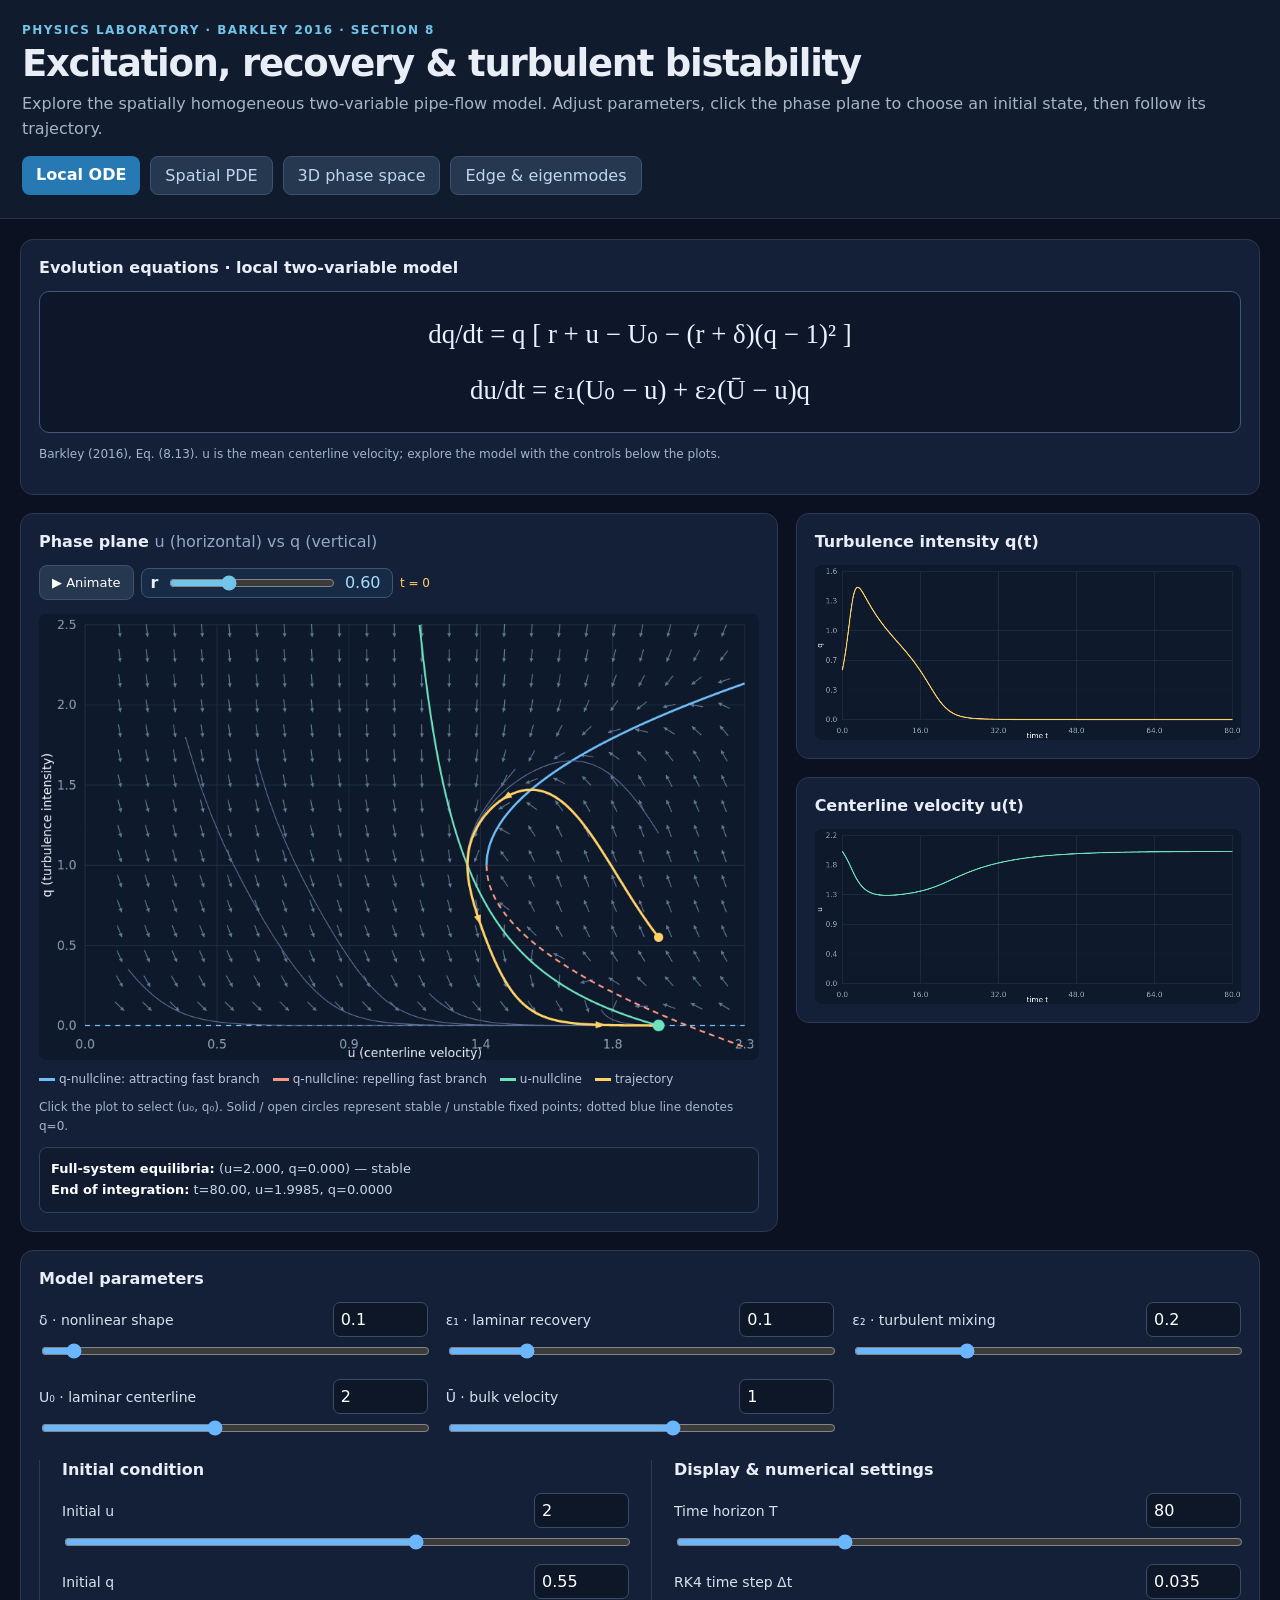
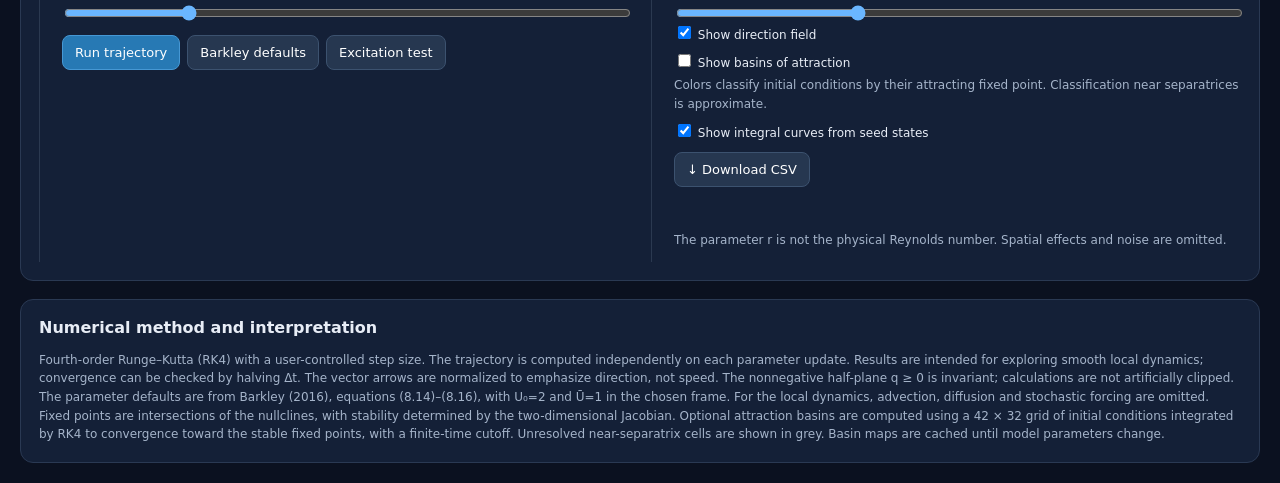
==== commit fb180dd4: "Publish eight-point Barkley edge, eigenmode and manifold scan viewer" ====
--- a/web/barkley/index.html
+++ b/web/barkley/index.html
@@ -22,7 +22,7 @@
 code{color:#95dbff}.equation{font-family:Cambria,Georgia,serif;font-size:14px;white-space:normal;color:#d8eaff;line-height:1.8}
 @media(max-width:1050px){.visual-row{grid-template-columns:1fr}.controls #parameters{grid-template-columns:repeat(2,minmax(0,1fr))}.controls .control-columns{grid-template-columns:1fr 1fr}.controls .control-section+ .control-section{border-left:0;padding-left:0}}@media(max-width:680px){.controls #parameters{grid-template-columns:1fr}.controls .control-columns{grid-template-columns:1fr}.panel{padding:12px}main{padding:10px}.model-equations{padding:10px;font-size:18px;overflow-wrap:anywhere}}
 </style></head><body>
-<header><div class="eyebrow">Physics laboratory · Barkley 2016 · Section 8</div><h1>Excitation, recovery &amp; turbulent bistability</h1><p>Explore the spatially homogeneous two-variable pipe-flow model. Adjust parameters, click the phase plane to choose an initial state, then follow its trajectory.</p><nav style="display:flex;gap:10px;margin-top:14px"><a href="./" style="color:#ffffff;background:#2779b4;border-radius:8px;padding:9px 14px;text-decoration:none;font-weight:700">Local ODE</a><a href="./spatial/" style="color:#bcd8ee;background:#263750;border:1px solid #3c526f;border-radius:8px;padding:9px 14px;text-decoration:none">Spatial PDE</a><a href="./phase-space/" style="color:#bcd8ee;background:#263750;border:1px solid #3c526f;border-radius:8px;padding:9px 14px;text-decoration:none">3D phase space</a></nav></header>
+<header><div class="eyebrow">Physics laboratory · Barkley 2016 · Section 8</div><h1>Excitation, recovery &amp; turbulent bistability</h1><p>Explore the spatially homogeneous two-variable pipe-flow model. Adjust parameters, click the phase plane to choose an initial state, then follow its trajectory.</p><nav style="display:flex;gap:10px;margin-top:14px"><a href="./" style="color:#ffffff;background:#2779b4;border-radius:8px;padding:9px 14px;text-decoration:none;font-weight:700">Local ODE</a><a href="./spatial/" style="color:#bcd8ee;background:#263750;border:1px solid #3c526f;border-radius:8px;padding:9px 14px;text-decoration:none">Spatial PDE</a><a href="./phase-space/" style="color:#bcd8ee;background:#263750;border:1px solid #3c526f;border-radius:8px;padding:9px 14px;text-decoration:none">3D phase space</a><a href="./edge-scan/" style="color:#bcd8ee;background:#263750;border:1px solid #3c526f;border-radius:8px;padding:9px 14px;text-decoration:none">Edge &amp; eigenmodes</a></nav></header>
 <main><section class="plotcol"><div class="panel"><h2>Evolution equations · local two-variable model</h2><div class="model-equations"><span class="eq">dq/dt = q [ r + u − U₀ − (r + δ)(q − 1)² ]</span><span class="eq">du/dt = ε₁(U₀ − u) + ε₂(Ū − u)q</span></div><p class="small">Barkley (2016), Eq. (8.13). u is the mean centerline velocity; explore the model with the controls below the plots.</p></div><div class="visual-row"><div class="panel"><h2>Phase plane <span style="color:#91a9c5;font-weight:400">u (horizontal) vs q (vertical)</span></h2><div class="buttons" style="margin:10px 0 14px"><button id="play" class="secondary">▶ Animate</button><div class="r-shortcut"><label for="s_r">r</label><input type="range" id="s_r" min="-0.3" max="2.3" step="0.01" value="0.6"><output id="r_display">0.60</output></div><span id="clock" aria-live="off" class="small" style="align-self:center;color:#ffd166">t = 0</span></div>
 <div class="plotbox"><canvas id="phase" width="1000" height="620" aria-label="Phase plane of the Barkley ODE"></canvas></div><div class="leg"><span><i class="swatch" style="background:#6fbefa"></i>q-nullcline: attracting fast branch</span><span><i class="swatch" style="background:#f79a83"></i>q-nullcline: repelling fast branch</span><span><i class="swatch" style="background:#6ce3bd"></i>u-nullcline</span><span><i class="swatch" style="background:#ffd166"></i>trajectory</span></div><p class="small">Click the plot to select (u₀, q₀). Solid / open circles represent stable / unstable fixed points; dotted blue line denotes q=0.</p><div class="info" id="status"></div></div><div class="timegrids"><div class="panel"><h2>Turbulence intensity q(t)</h2><canvas id="qtime" width="1000" height="410"></canvas></div><div class="panel"><h2>Centerline velocity u(t)</h2><canvas id="utime" width="1000" height="410"></canvas></div></div></div></section><aside class="panel controls"><div class="control-columns"><div class="control-section"><h2>Model parameters</h2>
 <div class="params" id="parameters"></div></div><div class="control-section"><h2>Initial condition</h2><div class="params" id="initials"></div>
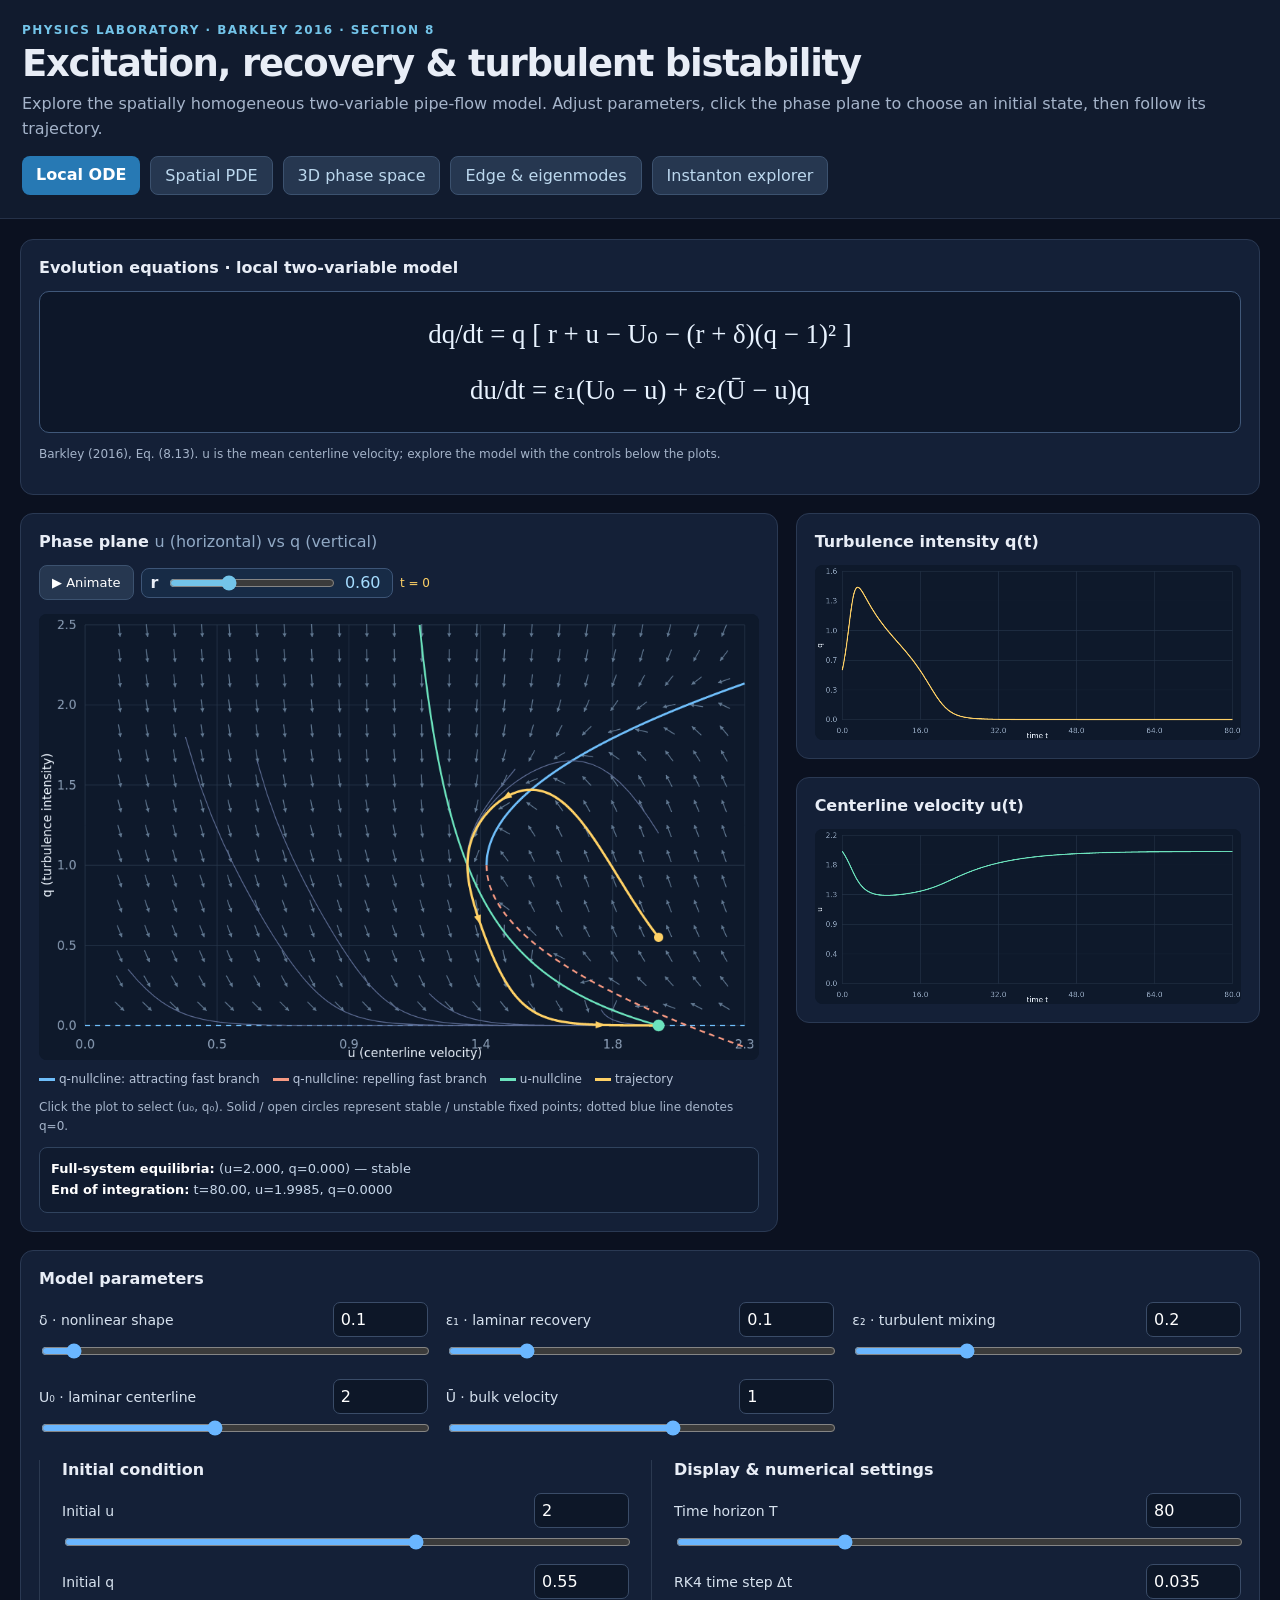
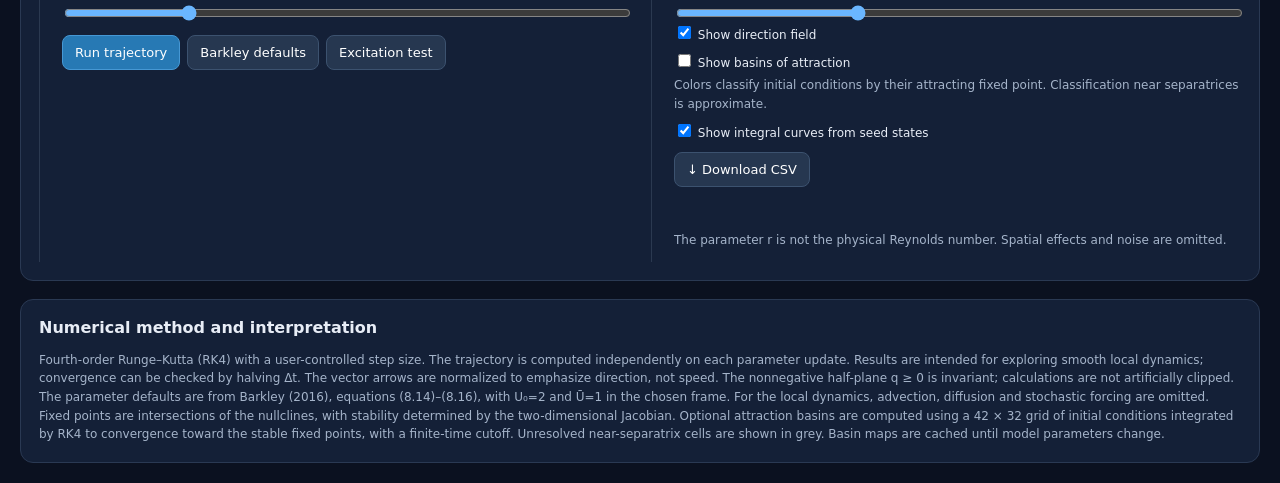
==== commit 7acb22cf: "Add interactive Barkley instanton explorer for r=0.5 and r=0.6 with constrained action optimization" ====
--- a/web/barkley/index.html
+++ b/web/barkley/index.html
@@ -22,7 +22,7 @@
 code{color:#95dbff}.equation{font-family:Cambria,Georgia,serif;font-size:14px;white-space:normal;color:#d8eaff;line-height:1.8}
 @media(max-width:1050px){.visual-row{grid-template-columns:1fr}.controls #parameters{grid-template-columns:repeat(2,minmax(0,1fr))}.controls .control-columns{grid-template-columns:1fr 1fr}.controls .control-section+ .control-section{border-left:0;padding-left:0}}@media(max-width:680px){.controls #parameters{grid-template-columns:1fr}.controls .control-columns{grid-template-columns:1fr}.panel{padding:12px}main{padding:10px}.model-equations{padding:10px;font-size:18px;overflow-wrap:anywhere}}
 </style></head><body>
-<header><div class="eyebrow">Physics laboratory · Barkley 2016 · Section 8</div><h1>Excitation, recovery &amp; turbulent bistability</h1><p>Explore the spatially homogeneous two-variable pipe-flow model. Adjust parameters, click the phase plane to choose an initial state, then follow its trajectory.</p><nav style="display:flex;gap:10px;margin-top:14px"><a href="./" style="color:#ffffff;background:#2779b4;border-radius:8px;padding:9px 14px;text-decoration:none;font-weight:700">Local ODE</a><a href="./spatial/" style="color:#bcd8ee;background:#263750;border:1px solid #3c526f;border-radius:8px;padding:9px 14px;text-decoration:none">Spatial PDE</a><a href="./phase-space/" style="color:#bcd8ee;background:#263750;border:1px solid #3c526f;border-radius:8px;padding:9px 14px;text-decoration:none">3D phase space</a><a href="./edge-scan/" style="color:#bcd8ee;background:#263750;border:1px solid #3c526f;border-radius:8px;padding:9px 14px;text-decoration:none">Edge &amp; eigenmodes</a></nav></header>
+<header><div class="eyebrow">Physics laboratory · Barkley 2016 · Section 8</div><h1>Excitation, recovery &amp; turbulent bistability</h1><p>Explore the spatially homogeneous two-variable pipe-flow model. Adjust parameters, click the phase plane to choose an initial state, then follow its trajectory.</p><nav style="display:flex;gap:10px;margin-top:14px"><a href="./" style="color:#ffffff;background:#2779b4;border-radius:8px;padding:9px 14px;text-decoration:none;font-weight:700">Local ODE</a><a href="./spatial/" style="color:#bcd8ee;background:#263750;border:1px solid #3c526f;border-radius:8px;padding:9px 14px;text-decoration:none">Spatial PDE</a><a href="./phase-space/" style="color:#bcd8ee;background:#263750;border:1px solid #3c526f;border-radius:8px;padding:9px 14px;text-decoration:none">3D phase space</a><a href="./edge-scan/" style="color:#bcd8ee;background:#263750;border:1px solid #3c526f;border-radius:8px;padding:9px 14px;text-decoration:none">Edge &amp; eigenmodes</a><a href="./instanton/" style="color:#bcd8ee;background:#263750;border:1px solid #3c526f;border-radius:8px;padding:9px 14px;text-decoration:none">Instanton explorer</a></nav></header>
 <main><section class="plotcol"><div class="panel"><h2>Evolution equations · local two-variable model</h2><div class="model-equations"><span class="eq">dq/dt = q [ r + u − U₀ − (r + δ)(q − 1)² ]</span><span class="eq">du/dt = ε₁(U₀ − u) + ε₂(Ū − u)q</span></div><p class="small">Barkley (2016), Eq. (8.13). u is the mean centerline velocity; explore the model with the controls below the plots.</p></div><div class="visual-row"><div class="panel"><h2>Phase plane <span style="color:#91a9c5;font-weight:400">u (horizontal) vs q (vertical)</span></h2><div class="buttons" style="margin:10px 0 14px"><button id="play" class="secondary">▶ Animate</button><div class="r-shortcut"><label for="s_r">r</label><input type="range" id="s_r" min="-0.3" max="2.3" step="0.01" value="0.6"><output id="r_display">0.60</output></div><span id="clock" aria-live="off" class="small" style="align-self:center;color:#ffd166">t = 0</span></div>
 <div class="plotbox"><canvas id="phase" width="1000" height="620" aria-label="Phase plane of the Barkley ODE"></canvas></div><div class="leg"><span><i class="swatch" style="background:#6fbefa"></i>q-nullcline: attracting fast branch</span><span><i class="swatch" style="background:#f79a83"></i>q-nullcline: repelling fast branch</span><span><i class="swatch" style="background:#6ce3bd"></i>u-nullcline</span><span><i class="swatch" style="background:#ffd166"></i>trajectory</span></div><p class="small">Click the plot to select (u₀, q₀). Solid / open circles represent stable / unstable fixed points; dotted blue line denotes q=0.</p><div class="info" id="status"></div></div><div class="timegrids"><div class="panel"><h2>Turbulence intensity q(t)</h2><canvas id="qtime" width="1000" height="410"></canvas></div><div class="panel"><h2>Centerline velocity u(t)</h2><canvas id="utime" width="1000" height="410"></canvas></div></div></div></section><aside class="panel controls"><div class="control-columns"><div class="control-section"><h2>Model parameters</h2>
 <div class="params" id="parameters"></div></div><div class="control-section"><h2>Initial condition</h2><div class="params" id="initials"></div>
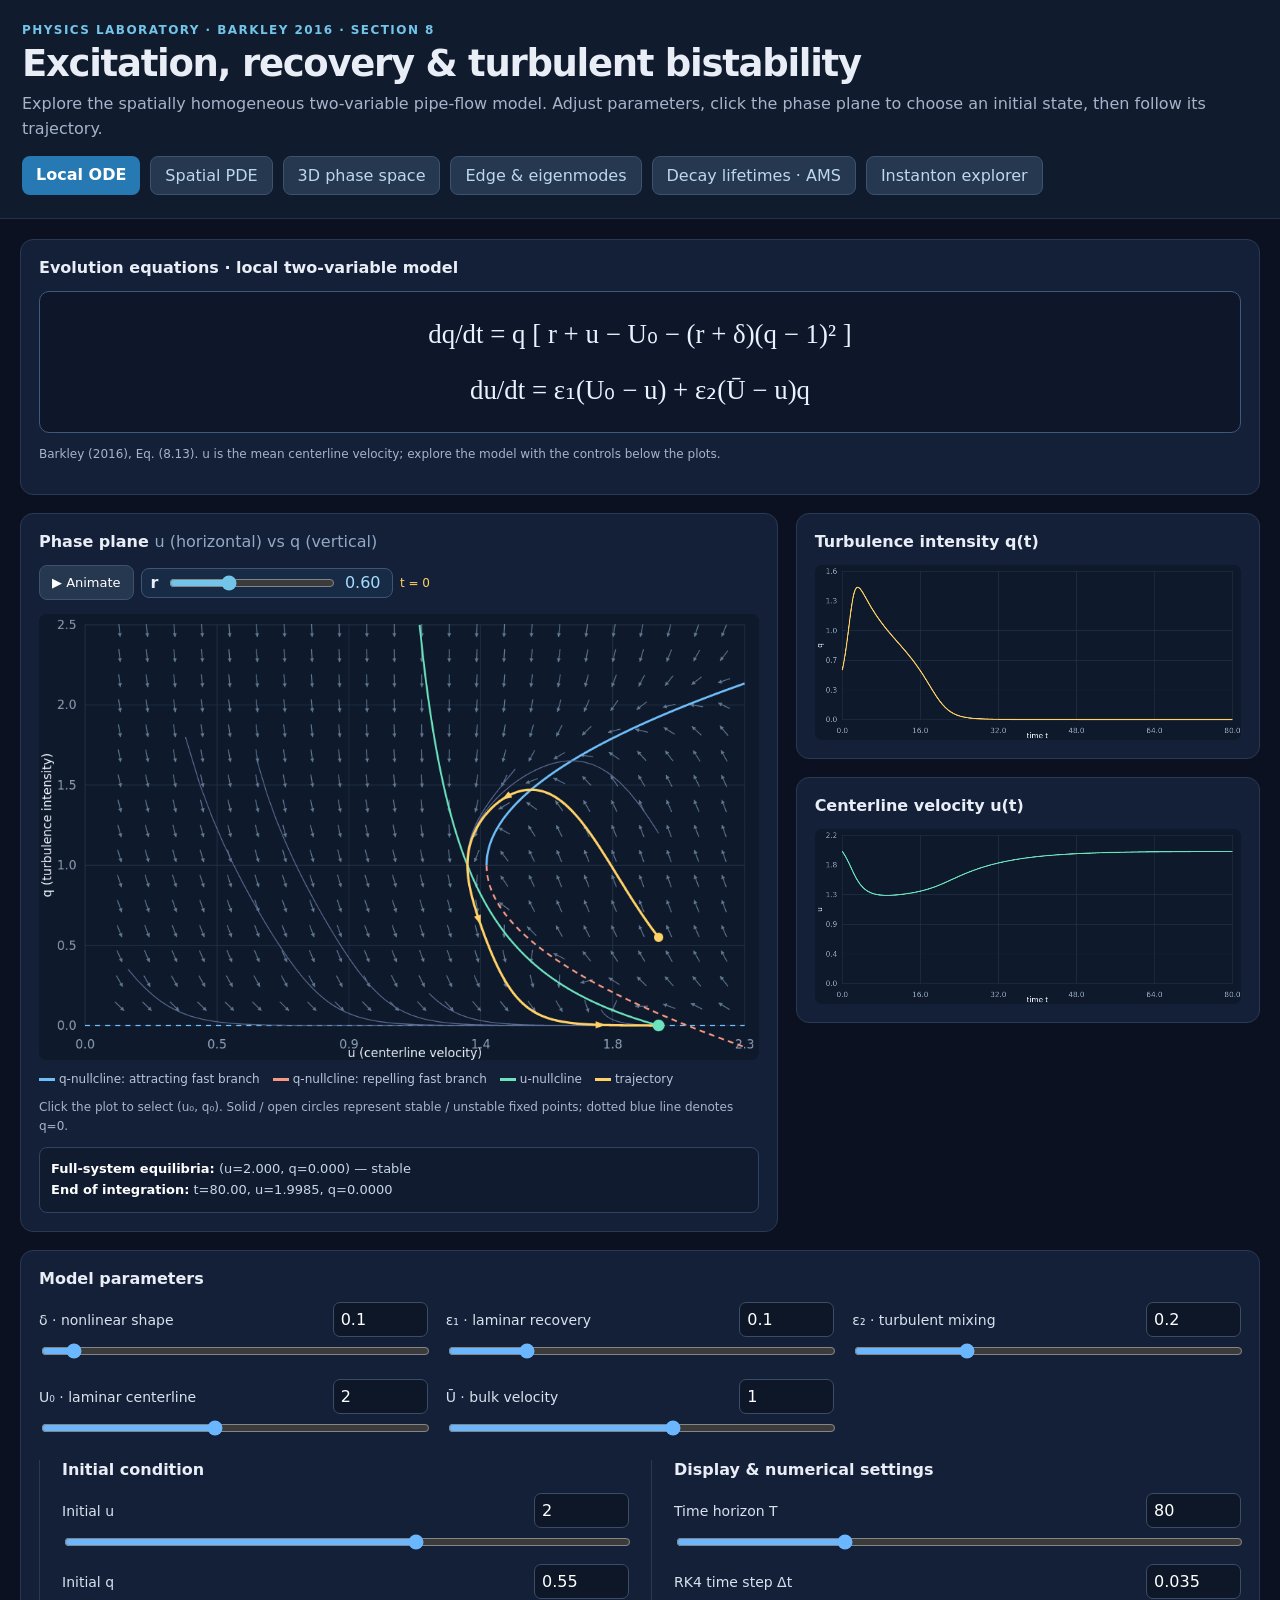
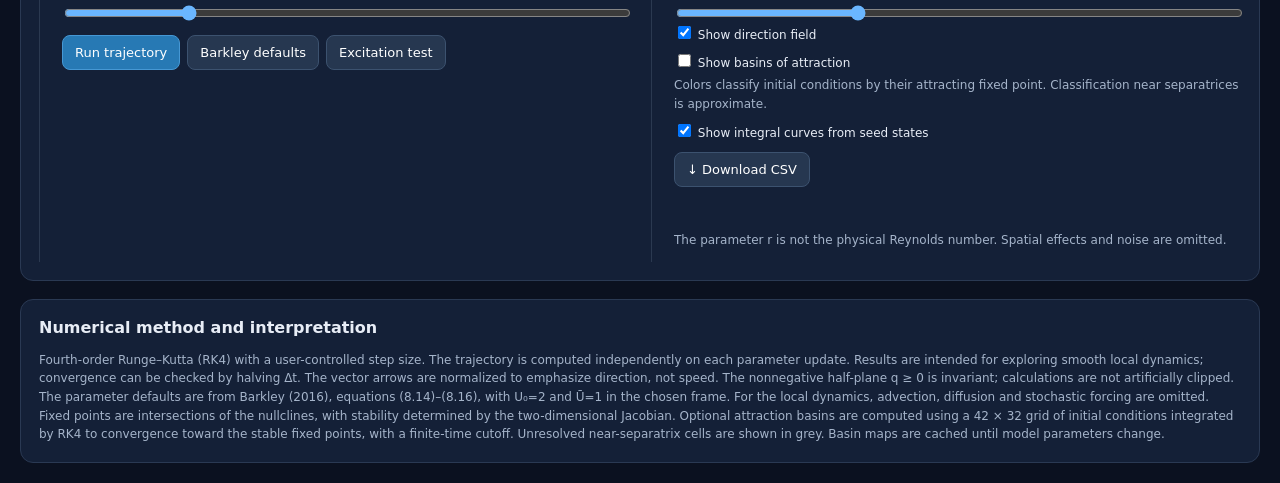
==== commit f7689369: "Link offline AMS decay lifetime graph from Barkley navigation" ====
--- a/web/barkley/index.html
+++ b/web/barkley/index.html
@@ -22,7 +22,7 @@
 code{color:#95dbff}.equation{font-family:Cambria,Georgia,serif;font-size:14px;white-space:normal;color:#d8eaff;line-height:1.8}
 @media(max-width:1050px){.visual-row{grid-template-columns:1fr}.controls #parameters{grid-template-columns:repeat(2,minmax(0,1fr))}.controls .control-columns{grid-template-columns:1fr 1fr}.controls .control-section+ .control-section{border-left:0;padding-left:0}}@media(max-width:680px){.controls #parameters{grid-template-columns:1fr}.controls .control-columns{grid-template-columns:1fr}.panel{padding:12px}main{padding:10px}.model-equations{padding:10px;font-size:18px;overflow-wrap:anywhere}}
 </style></head><body>
-<header><div class="eyebrow">Physics laboratory · Barkley 2016 · Section 8</div><h1>Excitation, recovery &amp; turbulent bistability</h1><p>Explore the spatially homogeneous two-variable pipe-flow model. Adjust parameters, click the phase plane to choose an initial state, then follow its trajectory.</p><nav style="display:flex;gap:10px;margin-top:14px"><a href="./" style="color:#ffffff;background:#2779b4;border-radius:8px;padding:9px 14px;text-decoration:none;font-weight:700">Local ODE</a><a href="./spatial/" style="color:#bcd8ee;background:#263750;border:1px solid #3c526f;border-radius:8px;padding:9px 14px;text-decoration:none">Spatial PDE</a><a href="./phase-space/" style="color:#bcd8ee;background:#263750;border:1px solid #3c526f;border-radius:8px;padding:9px 14px;text-decoration:none">3D phase space</a><a href="./edge-scan/" style="color:#bcd8ee;background:#263750;border:1px solid #3c526f;border-radius:8px;padding:9px 14px;text-decoration:none">Edge &amp; eigenmodes</a><a href="./instanton/" style="color:#bcd8ee;background:#263750;border:1px solid #3c526f;border-radius:8px;padding:9px 14px;text-decoration:none">Instanton explorer</a></nav></header>
+<header><div class="eyebrow">Physics laboratory · Barkley 2016 · Section 8</div><h1>Excitation, recovery &amp; turbulent bistability</h1><p>Explore the spatially homogeneous two-variable pipe-flow model. Adjust parameters, click the phase plane to choose an initial state, then follow its trajectory.</p><nav style="display:flex;gap:10px;margin-top:14px"><a href="./" style="color:#ffffff;background:#2779b4;border-radius:8px;padding:9px 14px;text-decoration:none;font-weight:700">Local ODE</a><a href="./spatial/" style="color:#bcd8ee;background:#263750;border:1px solid #3c526f;border-radius:8px;padding:9px 14px;text-decoration:none">Spatial PDE</a><a href="./phase-space/" style="color:#bcd8ee;background:#263750;border:1px solid #3c526f;border-radius:8px;padding:9px 14px;text-decoration:none">3D phase space</a><a href="./edge-scan/" style="color:#bcd8ee;background:#263750;border:1px solid #3c526f;border-radius:8px;padding:9px 14px;text-decoration:none">Edge &amp; eigenmodes</a><a href="./decay-lifetimes/" style="color:#bcd8ee;background:#263750;border:1px solid #3c526f;border-radius:8px;padding:9px 14px;text-decoration:none">Decay lifetimes · AMS</a><a href="./instanton/" style="color:#bcd8ee;background:#263750;border:1px solid #3c526f;border-radius:8px;padding:9px 14px;text-decoration:none">Instanton explorer</a></nav></header>
 <main><section class="plotcol"><div class="panel"><h2>Evolution equations · local two-variable model</h2><div class="model-equations"><span class="eq">dq/dt = q [ r + u − U₀ − (r + δ)(q − 1)² ]</span><span class="eq">du/dt = ε₁(U₀ − u) + ε₂(Ū − u)q</span></div><p class="small">Barkley (2016), Eq. (8.13). u is the mean centerline velocity; explore the model with the controls below the plots.</p></div><div class="visual-row"><div class="panel"><h2>Phase plane <span style="color:#91a9c5;font-weight:400">u (horizontal) vs q (vertical)</span></h2><div class="buttons" style="margin:10px 0 14px"><button id="play" class="secondary">▶ Animate</button><div class="r-shortcut"><label for="s_r">r</label><input type="range" id="s_r" min="-0.3" max="2.3" step="0.01" value="0.6"><output id="r_display">0.60</output></div><span id="clock" aria-live="off" class="small" style="align-self:center;color:#ffd166">t = 0</span></div>
 <div class="plotbox"><canvas id="phase" width="1000" height="620" aria-label="Phase plane of the Barkley ODE"></canvas></div><div class="leg"><span><i class="swatch" style="background:#6fbefa"></i>q-nullcline: attracting fast branch</span><span><i class="swatch" style="background:#f79a83"></i>q-nullcline: repelling fast branch</span><span><i class="swatch" style="background:#6ce3bd"></i>u-nullcline</span><span><i class="swatch" style="background:#ffd166"></i>trajectory</span></div><p class="small">Click the plot to select (u₀, q₀). Solid / open circles represent stable / unstable fixed points; dotted blue line denotes q=0.</p><div class="info" id="status"></div></div><div class="timegrids"><div class="panel"><h2>Turbulence intensity q(t)</h2><canvas id="qtime" width="1000" height="410"></canvas></div><div class="panel"><h2>Centerline velocity u(t)</h2><canvas id="utime" width="1000" height="410"></canvas></div></div></div></section><aside class="panel controls"><div class="control-columns"><div class="control-section"><h2>Model parameters</h2>
 <div class="params" id="parameters"></div></div><div class="control-section"><h2>Initial condition</h2><div class="params" id="initials"></div>
